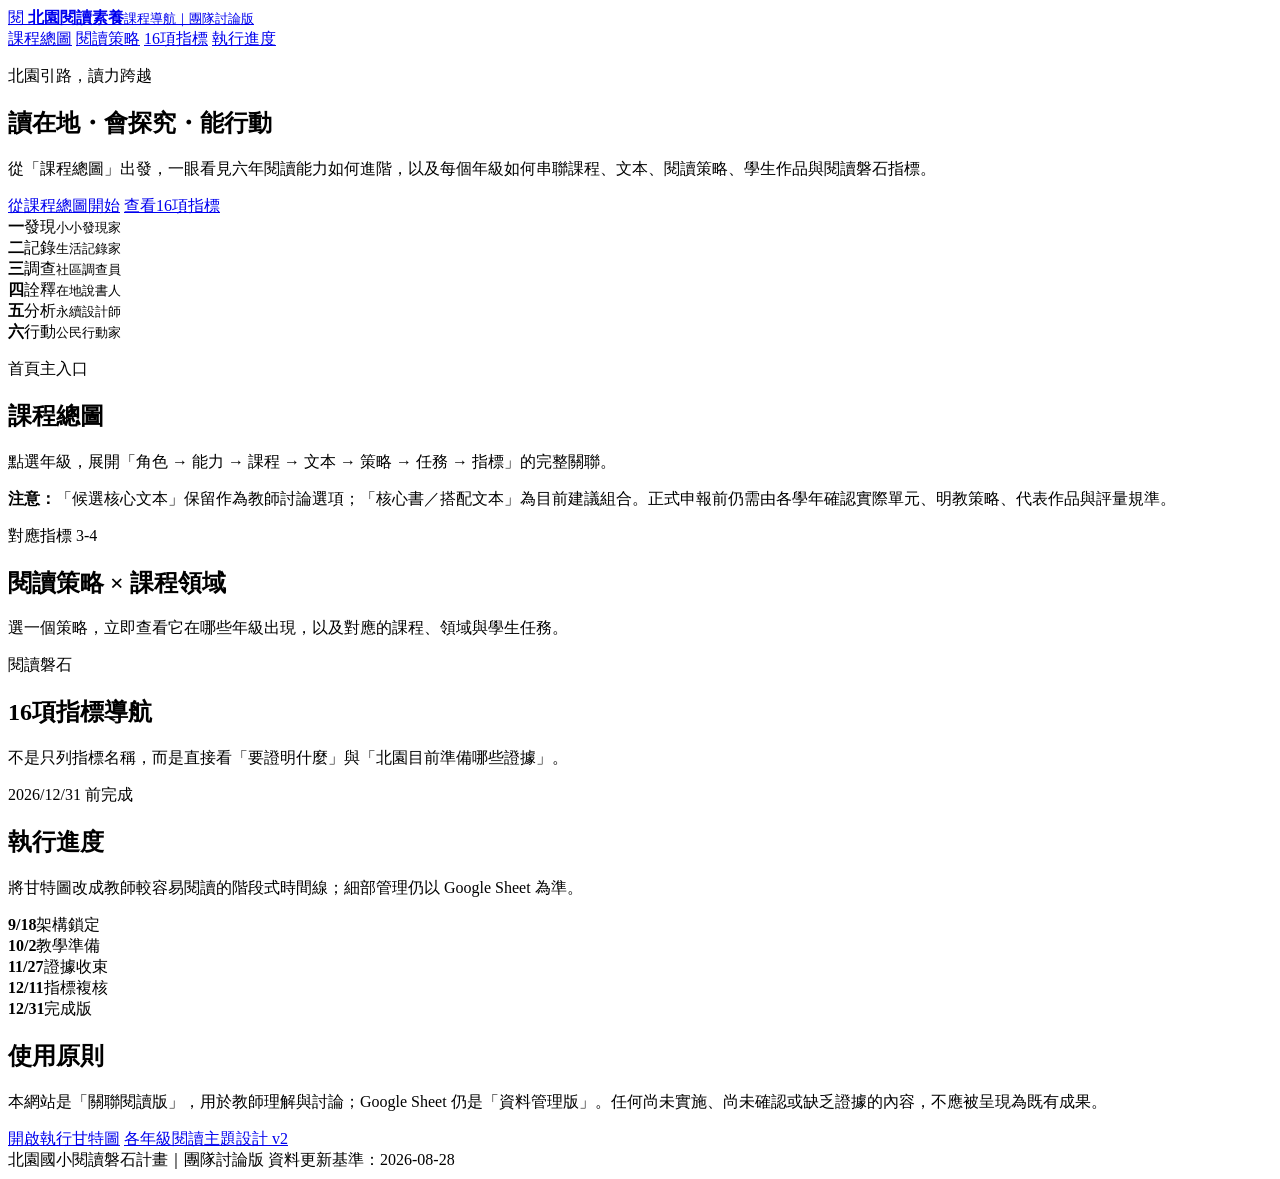
==== index.html @ 0b1c64ff "Add website home page" ====
<!doctype html>
<html lang="zh-Hant">
<head>
  <meta charset="utf-8" />
  <meta name="viewport" content="width=device-width, initial-scale=1" />
  <meta name="description" content="北園國小閱讀磐石計畫：以課程總圖為入口，串聯年級、閱讀策略、文本、學生任務、16項指標與執行進度。" />
  <title>北園國小｜閱讀素養課程導航</title>
  <link rel="stylesheet" href="styles.css" />
</head>
<body>
  <header class="site-header">
    <div class="header-inner">
      <a class="brand" href="#top" aria-label="回到首頁">
        <span class="brand-mark">閱</span>
        <span><strong>北園閱讀素養</strong><small>課程導航｜團隊討論版</small></span>
      </a>
      <nav class="main-nav" aria-label="主要導覽">
        <a href="#curriculum">課程總圖</a>
        <a href="#strategies">閱讀策略</a>
        <a href="#indicators">16項指標</a>
        <a href="#timeline">執行進度</a>
      </nav>
    </div>
  </header>

  <main id="top">
    <section class="hero">
      <div class="hero-copy">
        <p class="eyebrow">北園引路，讀力跨越</p>
        <h1>讀在地・會探究・能行動</h1>
        <p class="lead">從「課程總圖」出發，一眼看見六年閱讀能力如何進階，以及每個年級如何串聯課程、文本、閱讀策略、學生作品與閱讀磐石指標。</p>
        <div class="hero-actions">
          <a class="button primary" href="#curriculum">從課程總圖開始</a>
          <a class="button ghost" href="#indicators">查看16項指標</a>
        </div>
      </div>
      <div class="hero-map" aria-label="六年閱讀進程">
        <div class="progress-line"></div>
        <div class="hero-step"><b>一</b><span>發現</span><small>小小發現家</small></div>
        <div class="hero-step"><b>二</b><span>記錄</span><small>生活記錄家</small></div>
        <div class="hero-step"><b>三</b><span>調查</span><small>社區調查員</small></div>
        <div class="hero-step"><b>四</b><span>詮釋</span><small>在地說書人</small></div>
        <div class="hero-step"><b>五</b><span>分析</span><small>永續設計師</small></div>
        <div class="hero-step"><b>六</b><span>行動</span><small>公民行動家</small></div>
      </div>
    </section>

    <section id="curriculum" class="section">
      <div class="section-heading">
        <div><p class="eyebrow">首頁主入口</p><h2>課程總圖</h2></div>
        <p>點選年級，展開「角色 → 能力 → 課程 → 文本 → 策略 → 任務 → 指標」的完整關聯。</p>
      </div>
      <div id="gradeTabs" class="grade-tabs" role="tablist" aria-label="年級選擇"></div>
      <article id="gradeDetail" class="grade-detail" aria-live="polite"></article>
      <div class="legend-note"><strong>注意：</strong>「候選核心文本」保留作為教師討論選項；「核心書／搭配文本」為目前建議組合。正式申報前仍需由各學年確認實際單元、明教策略、代表作品與評量規準。</div>
    </section>

    <section id="strategies" class="section alt">
      <div class="section-heading">
        <div><p class="eyebrow">對應指標 3-4</p><h2>閱讀策略 × 課程領域</h2></div>
        <p>選一個策略，立即查看它在哪些年級出現，以及對應的課程、領域與學生任務。</p>
      </div>
      <div class="strategy-layout">
        <div id="strategyList" class="strategy-list" aria-label="閱讀策略清單"></div>
        <div id="strategyDetail" class="strategy-detail"></div>
      </div>
    </section>

    <section id="indicators" class="section">
      <div class="section-heading">
        <div><p class="eyebrow">閱讀磐石</p><h2>16項指標導航</h2></div>
        <p>不是只列指標名稱，而是直接看「要證明什麼」與「北園目前準備哪些證據」。</p>
      </div>
      <div class="indicator-filter" id="indicatorFilter"></div>
      <div id="indicatorGrid" class="indicator-grid"></div>
    </section>

    <section id="timeline" class="section alt">
      <div class="section-heading">
        <div><p class="eyebrow">2026/12/31 前完成</p><h2>執行進度</h2></div>
        <p>將甘特圖改成教師較容易閱讀的階段式時間線；細部管理仍以 Google Sheet 為準。</p>
      </div>
      <div class="milestones">
        <div><b>9/18</b><span>架構鎖定</span></div>
        <div><b>10/2</b><span>教學準備</span></div>
        <div><b>11/27</b><span>證據收束</span></div>
        <div><b>12/11</b><span>指標複核</span></div>
        <div><b>12/31</b><span>完成版</span></div>
      </div>
      <div id="timelineList" class="timeline-list"></div>
    </section>

    <section class="section compact">
      <div class="source-box">
        <h2>使用原則</h2>
        <p>本網站是「關聯閱讀版」，用於教師理解與討論；Google Sheet 仍是「資料管理版」。任何尚未實施、尚未確認或缺乏證據的內容，不應被呈現為既有成果。</p>
        <div class="source-links">
          <a href="https://docs.google.com/spreadsheets/d/1_PfpJp0ZxdyWQ_HnS78TdYtROceB11QTEC5oDCI8-RE/edit" target="_blank" rel="noopener">開啟執行甘特圖</a>
          <a href="https://docs.google.com/document/d/1_BncsgoVbTp9uJsoLPFpyGffE7ulLWhfT2kInEQNXHI/edit" target="_blank" rel="noopener">各年級閱讀主題設計 v2</a>
        </div>
      </div>
    </section>
  </main>

  <footer>
    <span>北園國小閱讀磐石計畫｜團隊討論版</span>
    <span>資料更新基準：2026-08-28</span>
  </footer>

  <script src="app.js"></script>
</body>
</html>
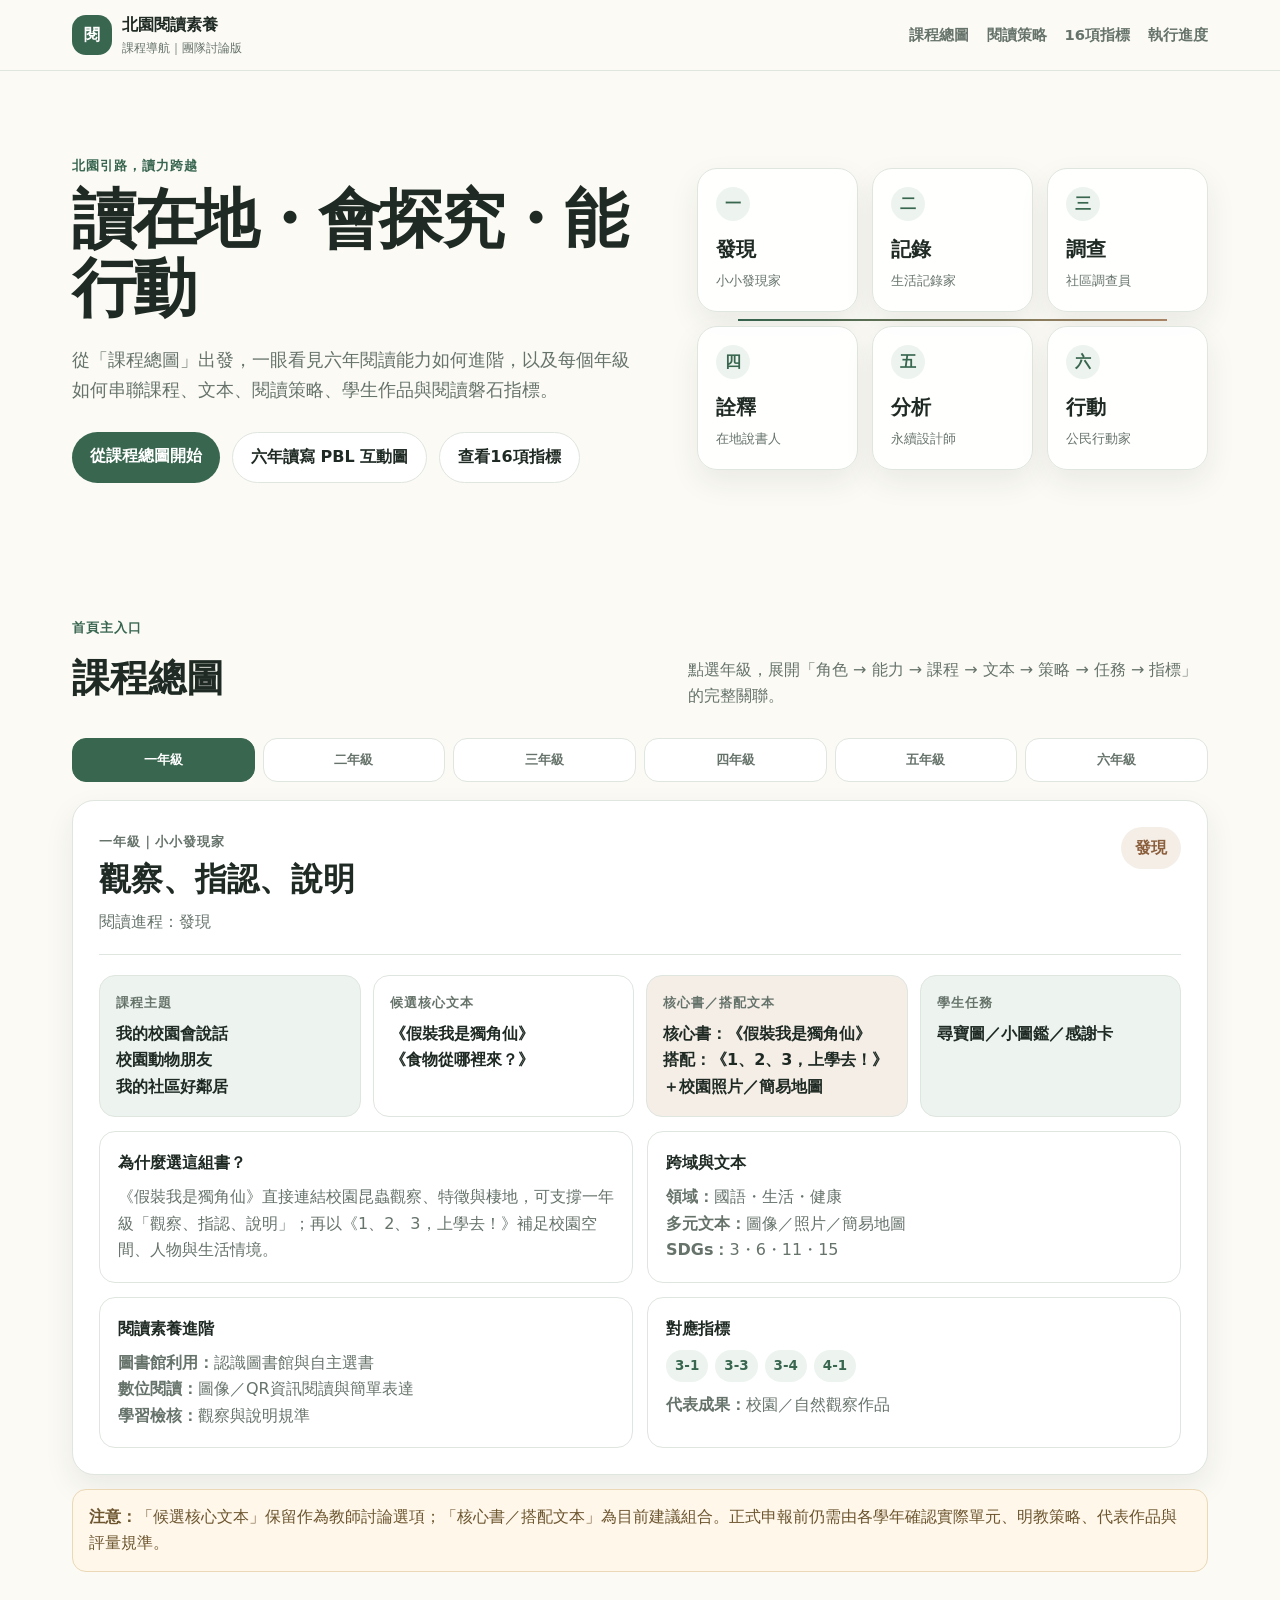
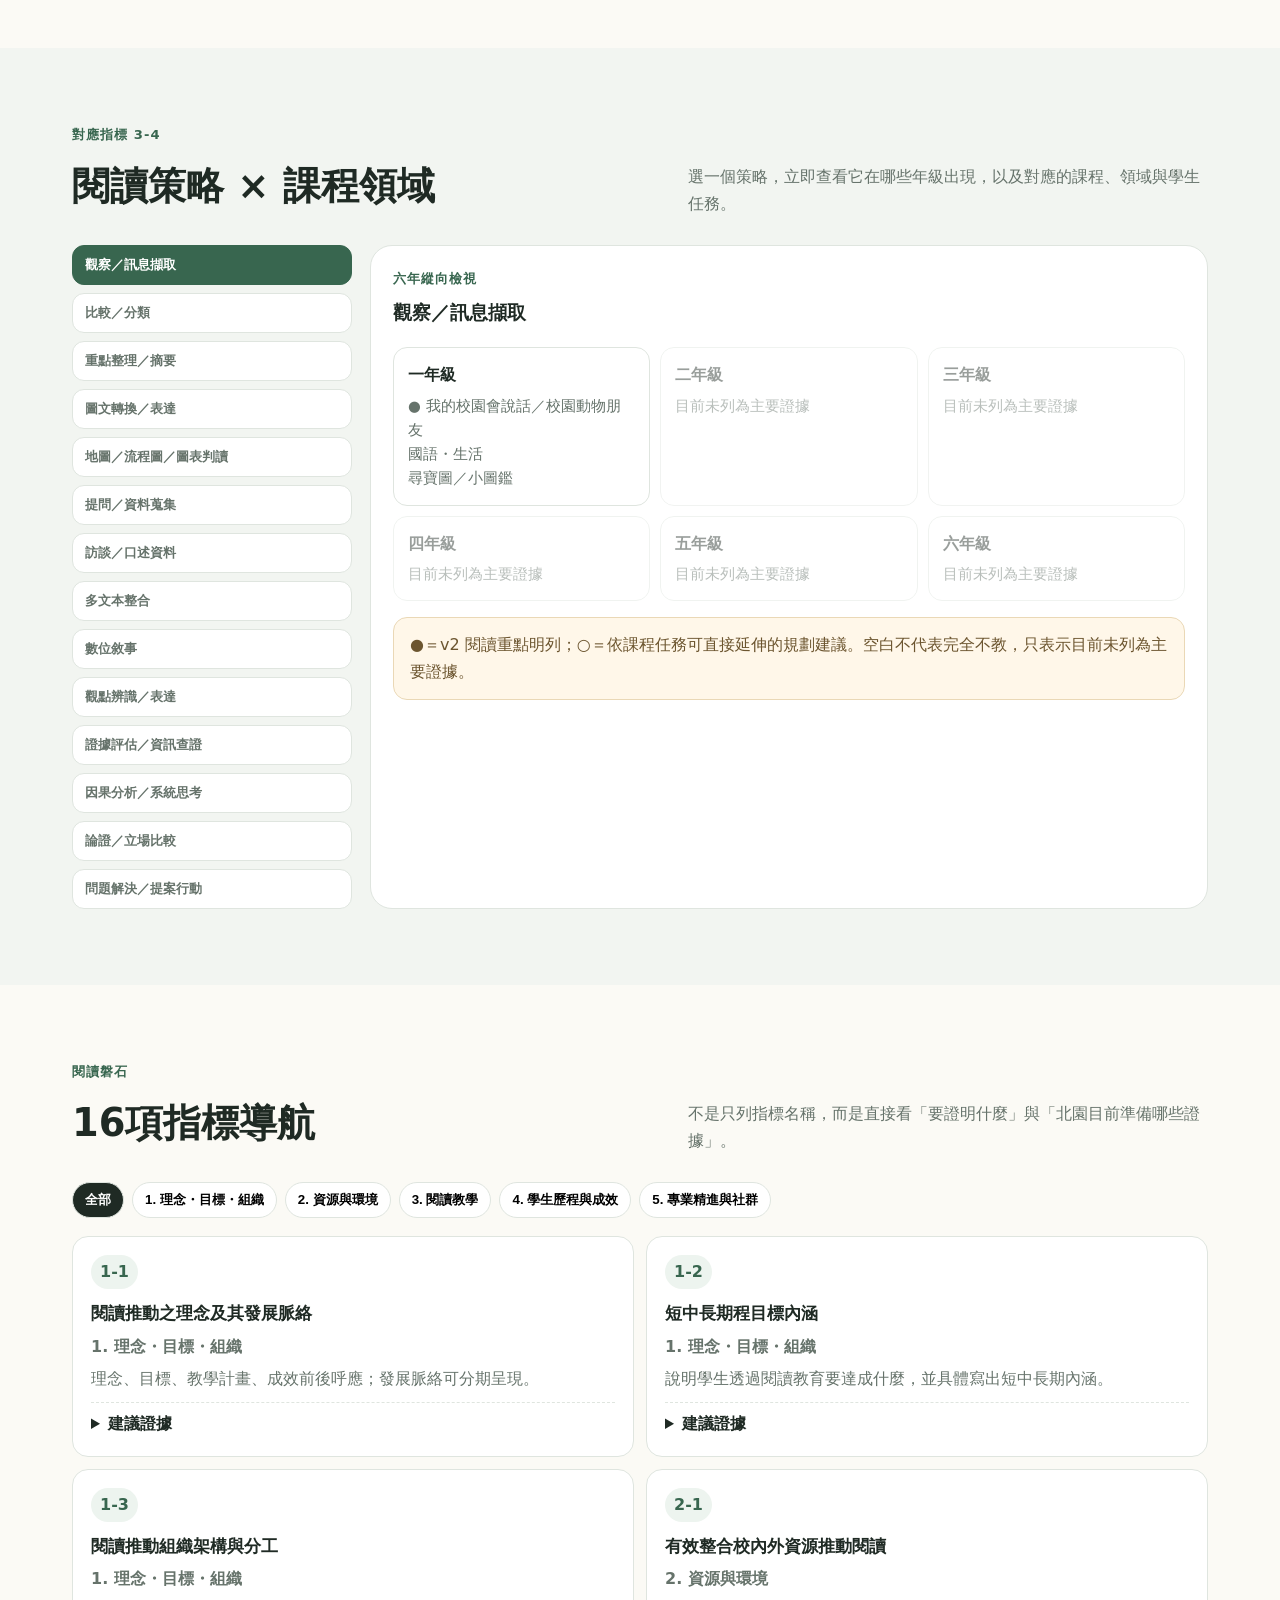
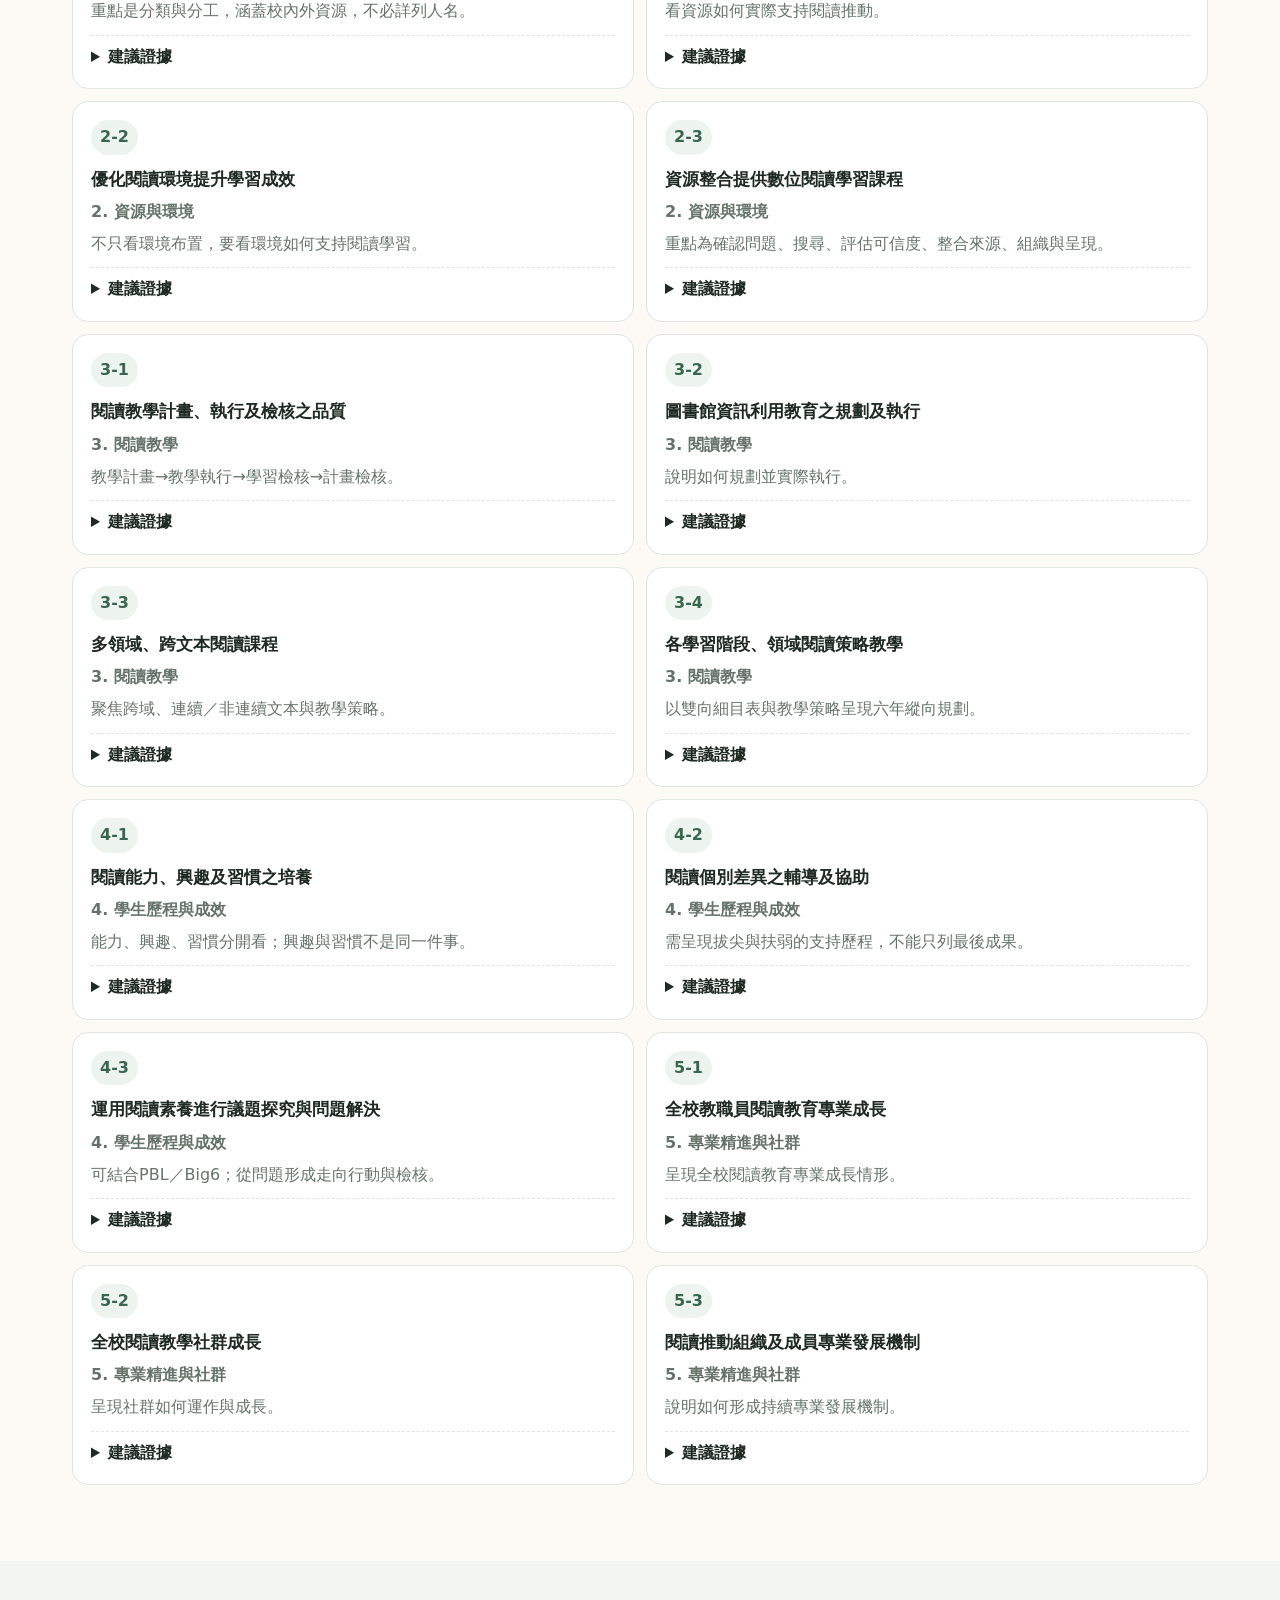
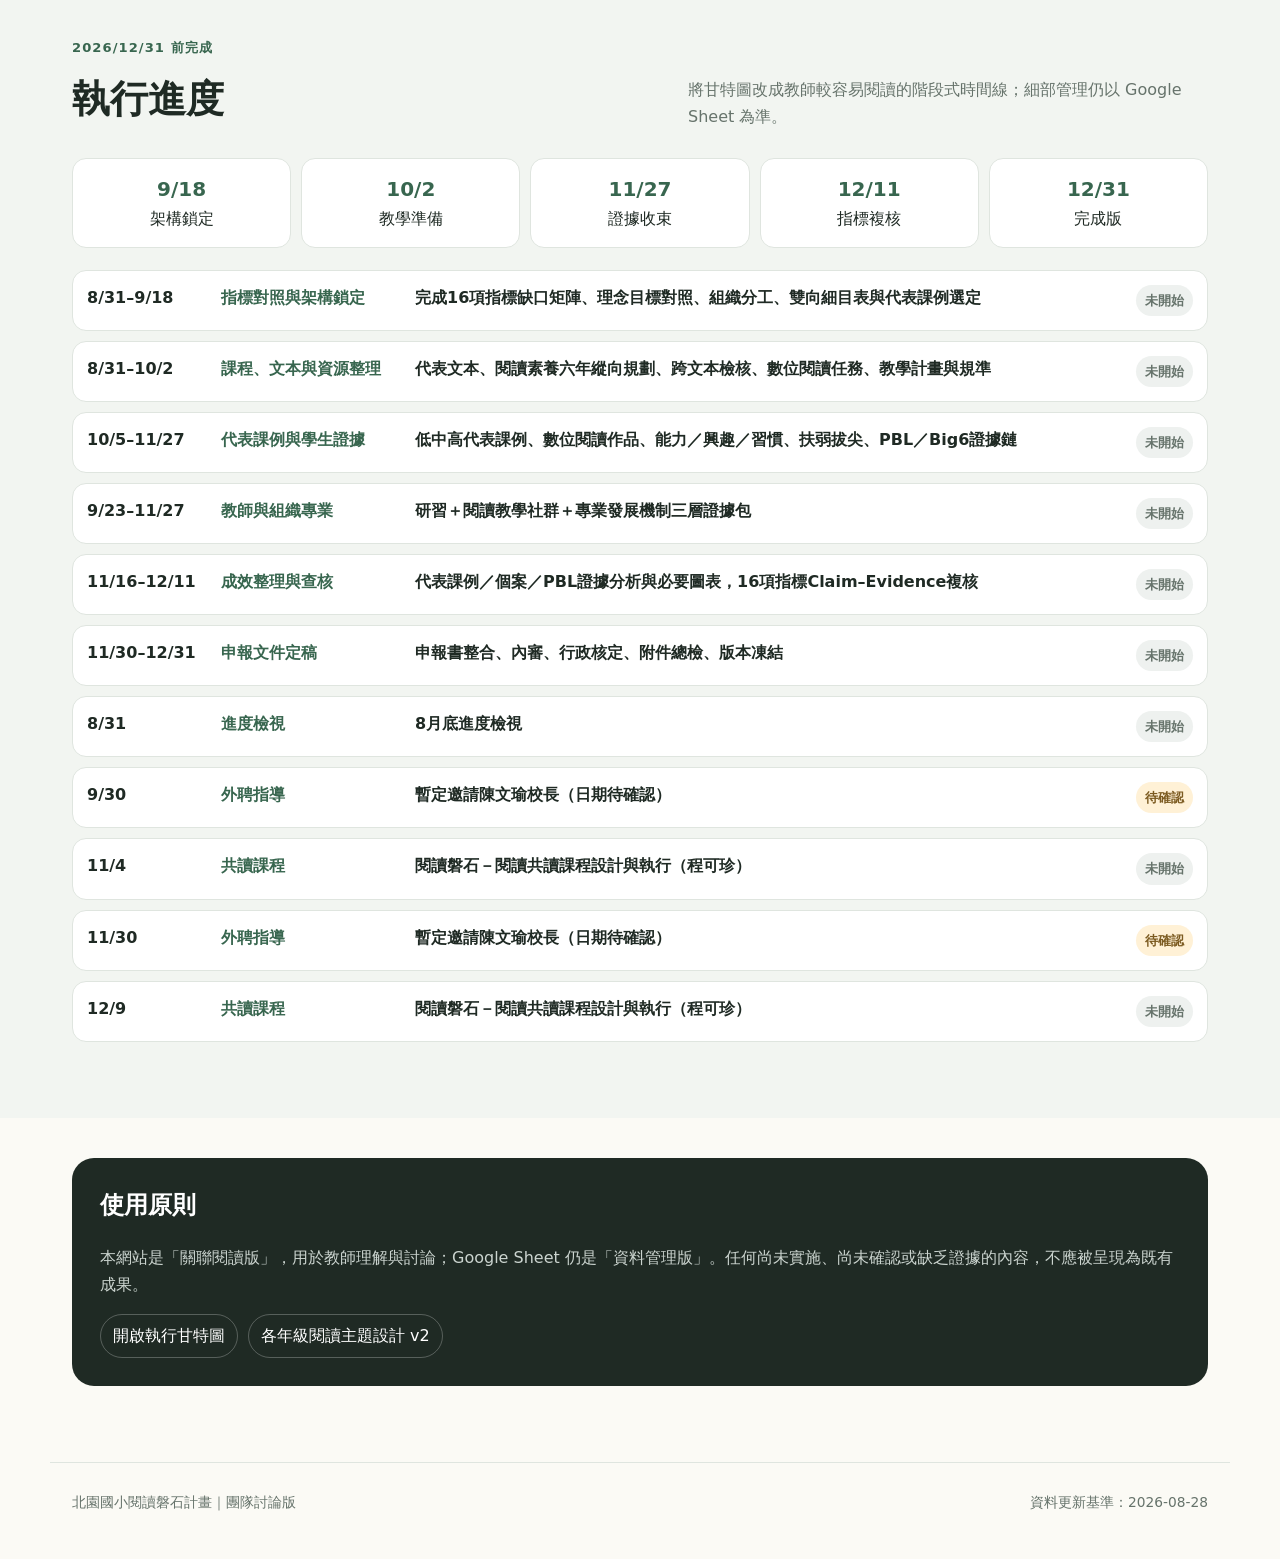
==== commit 5b218d57: "Link homepage to interactive reading PBL pathways" ====
--- a/index.html
+++ b/index.html
@@ -31,6 +31,7 @@
         <p class="lead">從「課程總圖」出發，一眼看見六年閱讀能力如何進階，以及每個年級如何串聯課程、文本、閱讀策略、學生作品與閱讀磐石指標。</p>
         <div class="hero-actions">
           <a class="button primary" href="#curriculum">從課程總圖開始</a>
+          <a class="button ghost" href="pbl-pathways.html">六年讀寫 PBL 互動圖</a>
           <a class="button ghost" href="#indicators">查看16項指標</a>
         </div>
       </div>
--- a/styles.css
+++ b/styles.css
@@ -0,0 +1 @@
+:root{--ink:#1f2a24;--muted:#66736b;--paper:#fbfaf5;--panel:#fff;--line:#dfe5df;--accent:#38664f;--accent2:#8b5e3c;--soft:#edf4ef;--warm:#f4eee7;--shadow:0 12px 30px rgba(36,56,45,.08);--radius:22px}*{box-sizing:border-box}html{scroll-behavior:smooth}body{margin:0;font-family:"Noto Sans TC","PingFang TC","Microsoft JhengHei",system-ui,sans-serif;color:var(--ink);background:var(--paper);line-height:1.65}.site-header{position:sticky;top:0;z-index:50;background:rgba(251,250,245,.92);backdrop-filter:blur(12px);border-bottom:1px solid var(--line)}.header-inner{max-width:1180px;margin:auto;padding:12px 22px;display:flex;align-items:center;justify-content:space-between;gap:24px}.brand{display:flex;align-items:center;gap:10px;color:inherit;text-decoration:none}.brand-mark{width:40px;height:40px;border-radius:14px;background:var(--accent);color:#fff;display:grid;place-items:center;font-weight:800}.brand strong,.brand small{display:block}.brand small{color:var(--muted);font-size:.76rem}.main-nav{display:flex;gap:18px;flex-wrap:wrap}.main-nav a{color:var(--muted);text-decoration:none;font-weight:700;font-size:.92rem}.main-nav a:hover{color:var(--accent)}main{overflow:hidden}.hero{max-width:1180px;margin:auto;padding:84px 22px 58px;display:grid;grid-template-columns:1.05fr .95fr;gap:60px;align-items:center}.eyebrow{margin:0 0 8px;color:var(--accent);font-weight:800;letter-spacing:.08em;font-size:.82rem}.hero h1{font-size:clamp(2.4rem,5vw,4.8rem);line-height:1.08;margin:0 0 22px;letter-spacing:-.04em}.lead{font-size:1.12rem;color:var(--muted);max-width:680px}.hero-actions{display:flex;gap:12px;margin-top:28px;flex-wrap:wrap}.button{display:inline-flex;padding:11px 18px;border-radius:999px;text-decoration:none;font-weight:800}.button.primary{background:var(--accent);color:#fff}.button.ghost{border:1px solid var(--line);color:var(--ink);background:#fff}.hero-map{position:relative;display:grid;grid-template-columns:repeat(3,1fr);gap:14px}.progress-line{position:absolute;left:8%;right:8%;top:50%;height:2px;background:linear-gradient(90deg,var(--accent),#b28a68);z-index:0}.hero-step{position:relative;z-index:1;background:rgba(255,255,255,.95);border:1px solid var(--line);border-radius:20px;padding:18px;box-shadow:var(--shadow);min-height:128px}.hero-step b{width:34px;height:34px;border-radius:50%;display:grid;place-items:center;background:var(--soft);color:var(--accent);margin-bottom:12px}.hero-step span{display:block;font-size:1.28rem;font-weight:900}.hero-step small{color:var(--muted)}.section{max-width:1180px;margin:auto;padding:76px 22px}.section.alt{max-width:none;padding-left:max(22px,calc((100vw - 1136px)/2));padding-right:max(22px,calc((100vw - 1136px)/2));background:#f2f5f1}.section.compact{padding-top:40px}.section-heading{display:flex;justify-content:space-between;gap:40px;align-items:end;margin-bottom:28px}.section-heading h2{font-size:clamp(2rem,3vw,3rem);margin:0}.section-heading>p{max-width:520px;color:var(--muted);margin:0}.grade-tabs{display:grid;grid-template-columns:repeat(6,1fr);gap:8px;margin-bottom:18px}.grade-tab{border:1px solid var(--line);background:#fff;padding:12px;border-radius:14px;font-weight:900;cursor:pointer;color:var(--muted)}.grade-tab.active{background:var(--accent);color:#fff;border-color:var(--accent)}.grade-detail{background:#fff;border:1px solid var(--line);border-radius:var(--radius);padding:26px;box-shadow:var(--shadow)}.grade-head{display:grid;grid-template-columns:1fr auto;gap:20px;align-items:start;border-bottom:1px solid var(--line);padding-bottom:18px}.grade-title h3{font-size:2rem;margin:0}.grade-title p{margin:.25rem 0 0;color:var(--muted)}.grade-progress{font-size:1rem;font-weight:900;padding:8px 14px;border-radius:999px;background:var(--warm);color:var(--accent2)}.relation-flow{display:grid;grid-template-columns:repeat(4,1fr);gap:12px;margin-top:20px}.flow-card{border:1px solid var(--line);border-radius:16px;padding:16px;background:#fff}.flow-card.accent{background:var(--soft)}.flow-card.warm{background:var(--warm)}.flow-card h4{font-size:.8rem;text-transform:uppercase;letter-spacing:.08em;color:var(--muted);margin:0 0 8px}.flow-card p{margin:0;font-weight:800;white-space:pre-line}.detail-grid{display:grid;grid-template-columns:1fr 1fr;gap:14px;margin-top:14px}.detail-panel{padding:18px;border:1px solid var(--line);border-radius:16px;background:#fff}.detail-panel h4{margin:0 0 8px}.detail-panel p,.detail-panel ul{margin:0;color:var(--muted)}.tag-list{display:flex;gap:7px;flex-wrap:wrap}.tag{display:inline-flex;padding:5px 9px;border-radius:999px;background:var(--soft);color:var(--accent);font-weight:800;font-size:.84rem}.legend-note{margin-top:14px;padding:14px 16px;border-radius:14px;background:#fff7e9;color:#6c552f;border:1px solid #ead8b6}.strategy-layout{display:grid;grid-template-columns:280px 1fr;gap:18px}.strategy-list{display:flex;flex-direction:column;gap:8px}.strategy-btn{width:100%;text-align:left;border:1px solid var(--line);border-radius:12px;padding:10px 12px;background:#fff;font-weight:800;color:var(--muted);cursor:pointer}.strategy-btn.active{color:#fff;background:var(--accent);border-color:var(--accent)}.strategy-detail{background:#fff;border:1px solid var(--line);border-radius:var(--radius);padding:22px;min-height:350px}.strategy-detail h3{margin-top:0}.strategy-map{display:grid;grid-template-columns:repeat(3,1fr);gap:10px}.strategy-hit{border:1px solid var(--line);border-radius:14px;padding:14px}.strategy-hit strong{display:block;margin-bottom:5px}.strategy-hit p{white-space:pre-line;margin:0;color:var(--muted);font-size:.92rem}.strategy-hit.empty{opacity:.45}.indicator-filter{display:flex;gap:8px;flex-wrap:wrap;margin-bottom:18px}.filter-btn{border:1px solid var(--line);background:#fff;border-radius:999px;padding:8px 12px;cursor:pointer;font-weight:800}.filter-btn.active{background:var(--ink);color:#fff}.indicator-grid{display:grid;grid-template-columns:repeat(2,1fr);gap:12px}.indicator-card{border:1px solid var(--line);border-radius:16px;padding:18px;background:#fff}.indicator-card .code{display:inline-flex;background:var(--soft);color:var(--accent);border-radius:999px;padding:4px 9px;font-weight:900}.indicator-card h3{margin:10px 0 6px;font-size:1.08rem}.indicator-card p{margin:.35rem 0;color:var(--muted)}.indicator-card details{margin-top:10px;border-top:1px dashed var(--line);padding-top:8px}.indicator-card summary{cursor:pointer;font-weight:800}.milestones{display:grid;grid-template-columns:repeat(5,1fr);gap:10px;margin-bottom:22px}.milestones div{background:#fff;border:1px solid var(--line);border-radius:14px;padding:14px;text-align:center}.milestones b,.milestones span{display:block}.milestones b{font-size:1.25rem;color:var(--accent)}.timeline-list{display:grid;gap:10px}.timeline-item{display:grid;grid-template-columns:120px 180px 1fr auto;gap:14px;align-items:start;background:#fff;border:1px solid var(--line);border-radius:14px;padding:14px}.timeline-date{font-weight:900}.timeline-phase{color:var(--accent);font-weight:800}.timeline-task{font-weight:700}.status{font-size:.8rem;border-radius:999px;padding:5px 9px;background:#eef1ef;color:var(--muted);font-weight:800}.status.wait{background:#fff1d6;color:#7c5b21}.source-box{background:var(--ink);color:#fff;border-radius:var(--radius);padding:28px}.source-box h2{margin-top:0}.source-box p{color:#cbd4cf}.source-links{display:flex;gap:10px;flex-wrap:wrap}.source-links a{color:#fff;border:1px solid rgba(255,255,255,.25);padding:8px 12px;border-radius:999px;text-decoration:none}footer{max-width:1180px;margin:auto;padding:28px 22px 45px;color:var(--muted);display:flex;justify-content:space-between;gap:18px;border-top:1px solid var(--line);font-size:.86rem}@media(max-width:900px){.main-nav{display:none}.hero{grid-template-columns:1fr;padding-top:54px}.hero-map{grid-template-columns:repeat(2,1fr)}.grade-tabs{grid-template-columns:repeat(3,1fr)}.relation-flow{grid-template-columns:repeat(2,1fr)}.strategy-layout{grid-template-columns:1fr}.strategy-list{display:grid;grid-template-columns:repeat(2,1fr)}.indicator-grid{grid-template-columns:1fr}.milestones{grid-template-columns:repeat(2,1fr)}.timeline-item{grid-template-columns:100px 1fr}.timeline-task{grid-column:2}.status{grid-column:2;justify-self:start}.section-heading{display:block}.section-heading>p{margin-top:8px}}@media(max-width:560px){.hero h1{font-size:2.55rem}.hero-map{grid-template-columns:1fr 1fr}.grade-tabs{grid-template-columns:1fr 1fr}.relation-flow,.detail-grid{grid-template-columns:1fr}.strategy-list{grid-template-columns:1fr}.milestones{grid-template-columns:1fr 1fr}.timeline-item{grid-template-columns:1fr}.timeline-task,.status{grid-column:1}.header-inner{padding:10px 14px}.section,.hero{padding-left:14px;padding-right:14px}footer{display:block;padding-left:14px;padding-right:14px}}
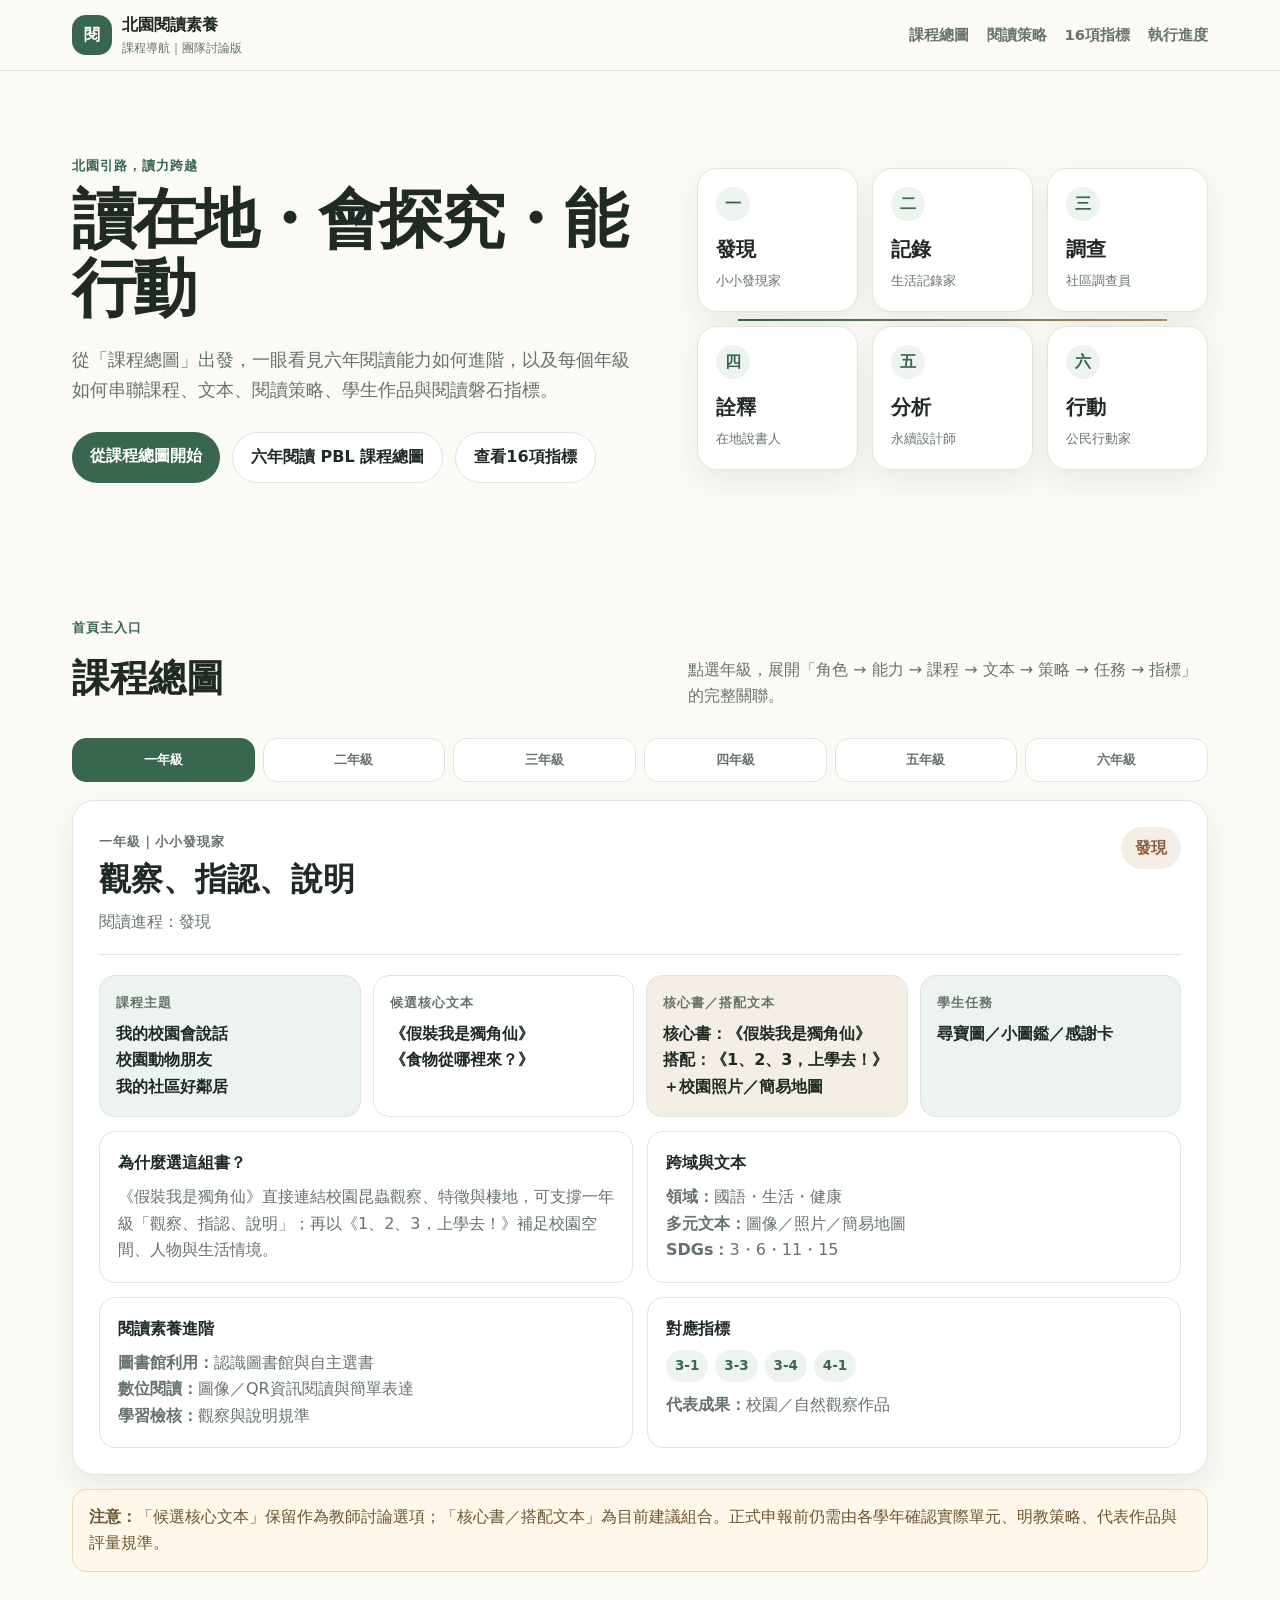
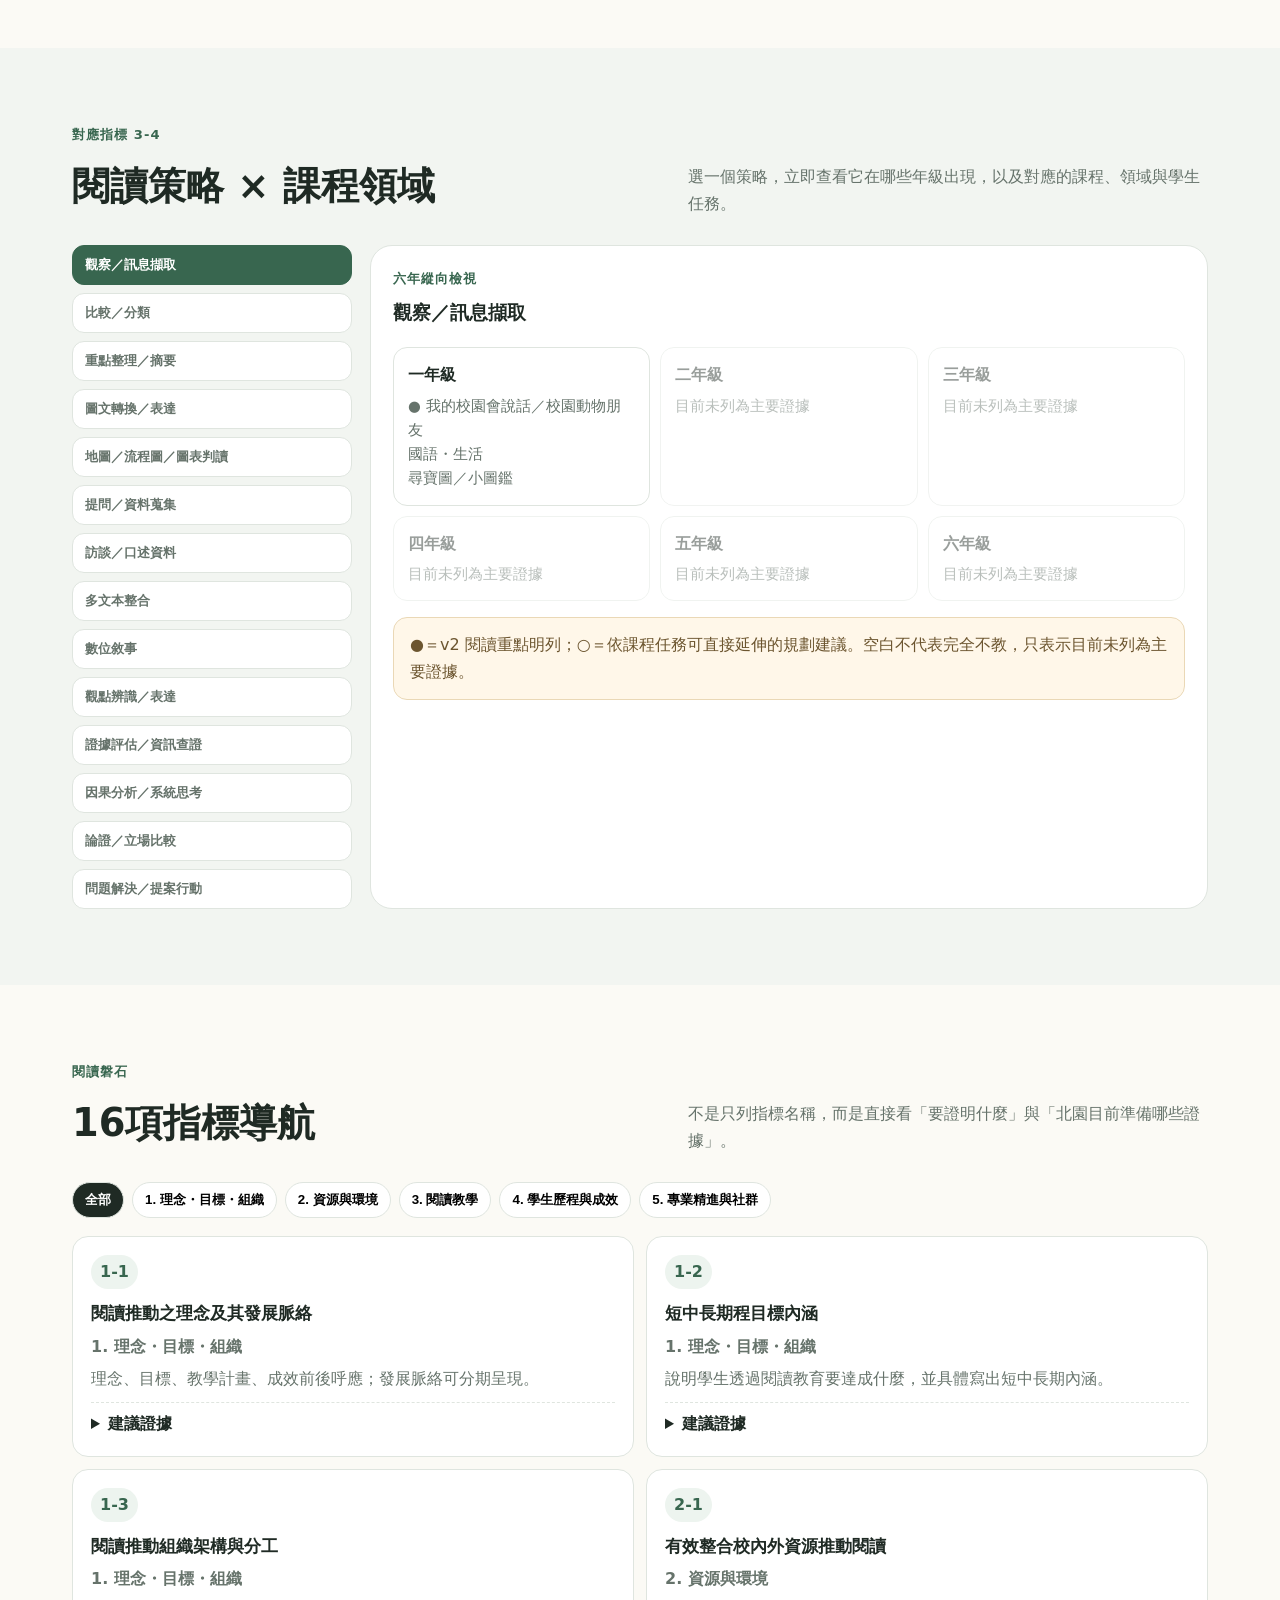
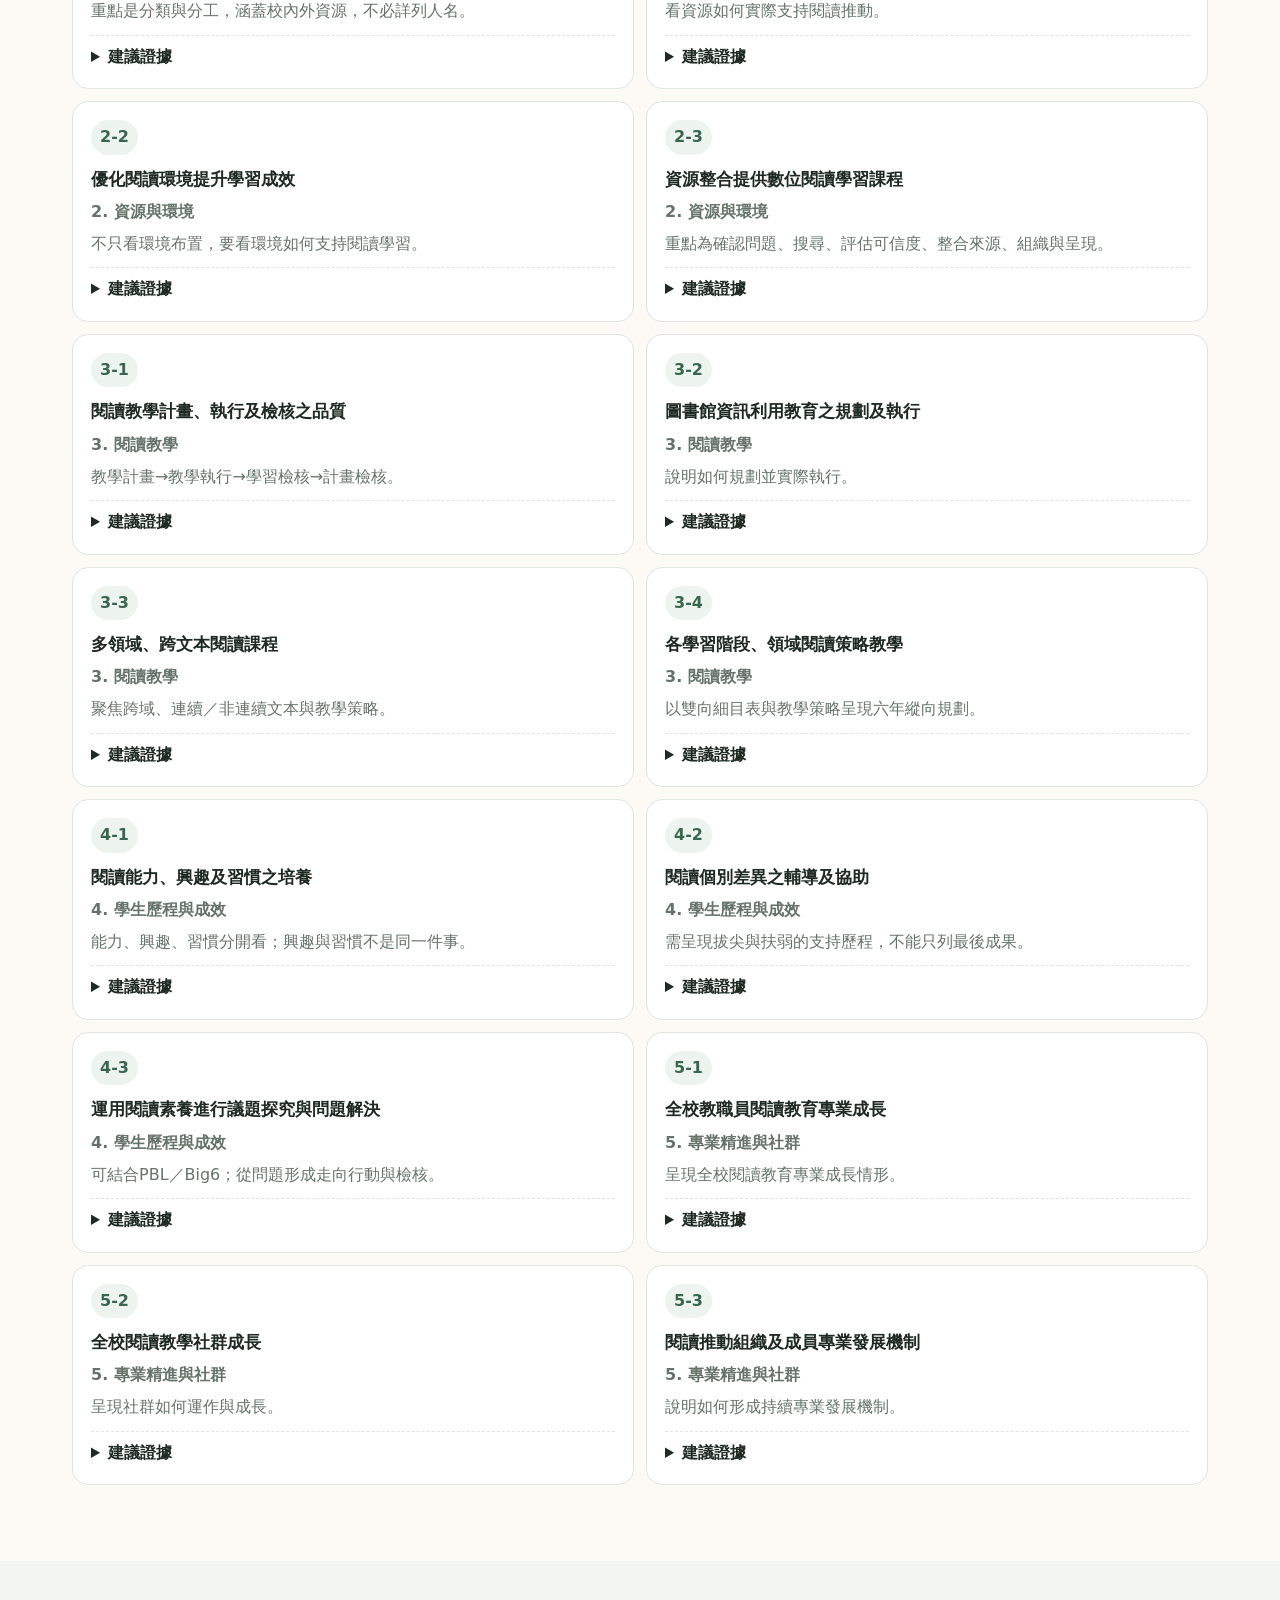
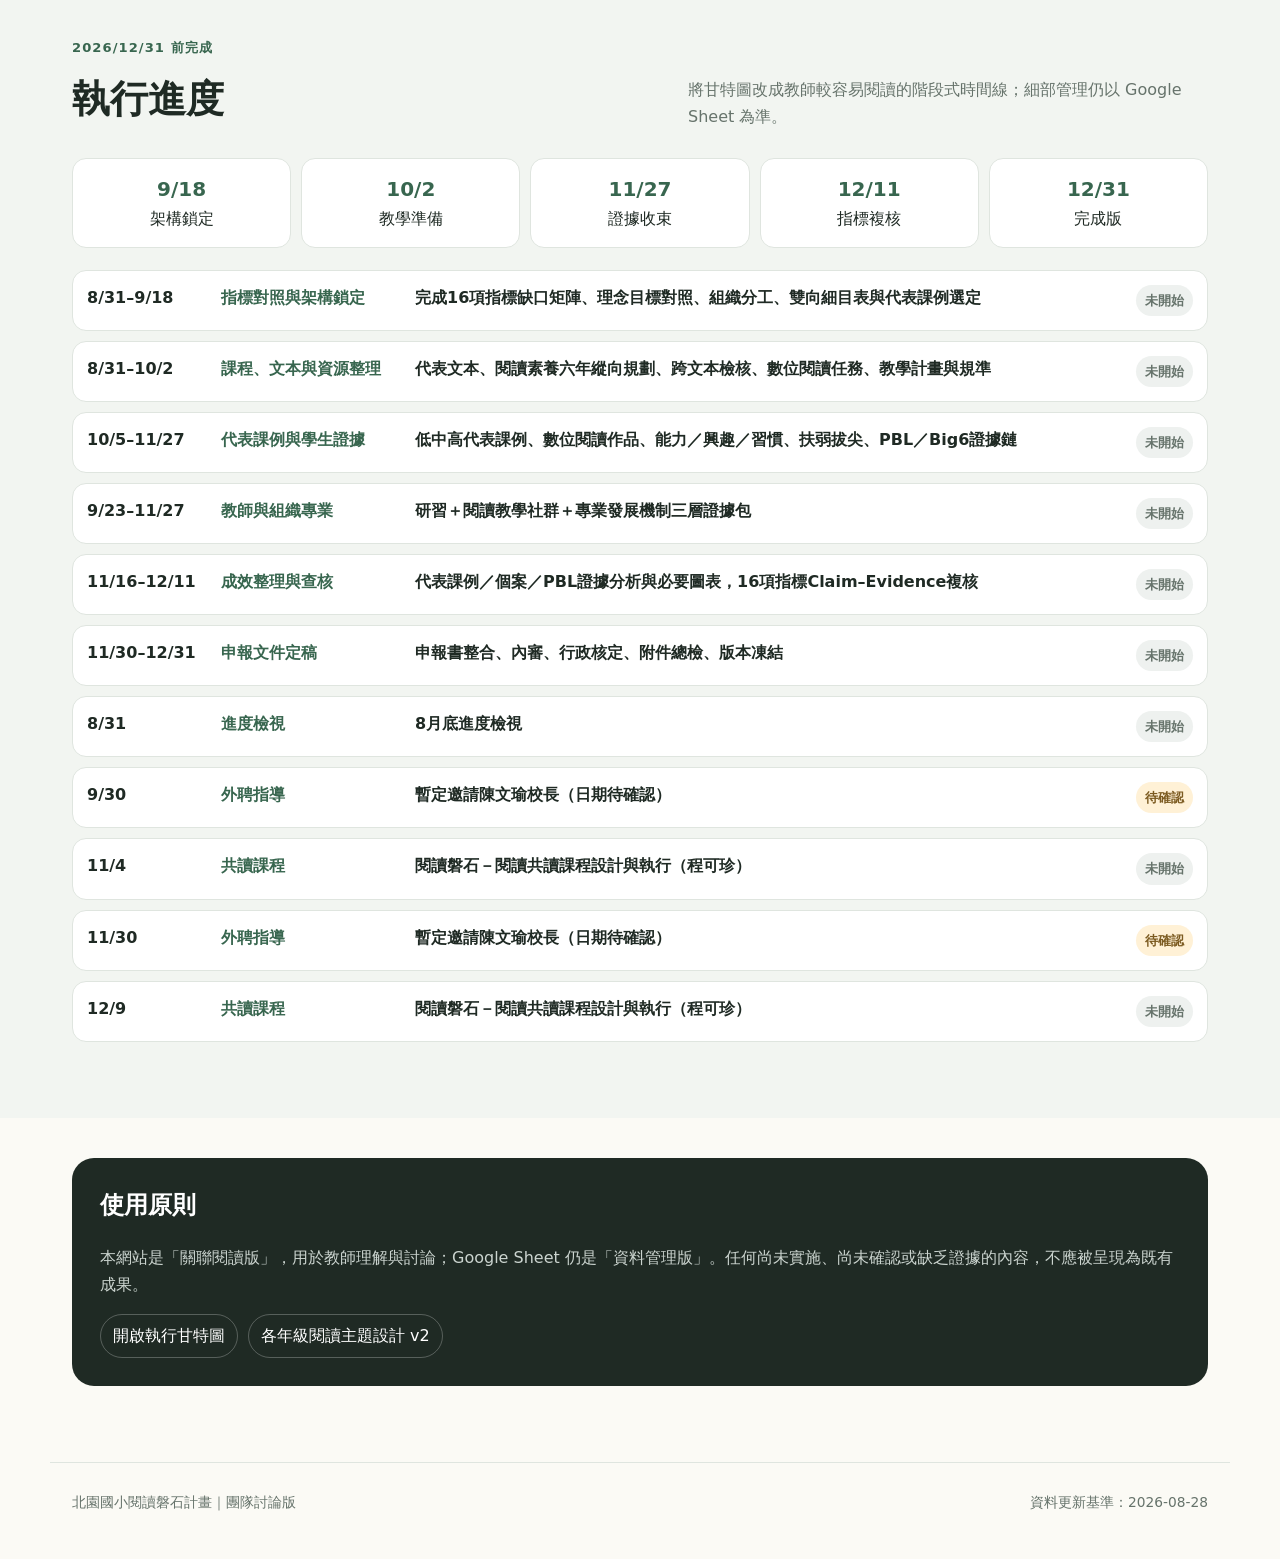
==== commit 54ae0b6c: "Update PBL map and homepage entry" ====
--- a/index.html
+++ b/index.html
@@ -31,7 +31,7 @@
         <p class="lead">從「課程總圖」出發，一眼看見六年閱讀能力如何進階，以及每個年級如何串聯課程、文本、閱讀策略、學生作品與閱讀磐石指標。</p>
         <div class="hero-actions">
           <a class="button primary" href="#curriculum">從課程總圖開始</a>
-          <a class="button ghost" href="pbl-pathways.html">六年讀寫 PBL 互動圖</a>
+          <a class="button ghost" href="pbl-map.html">六年閱讀 PBL 課程總圖</a>
           <a class="button ghost" href="#indicators">查看16項指標</a>
         </div>
       </div>
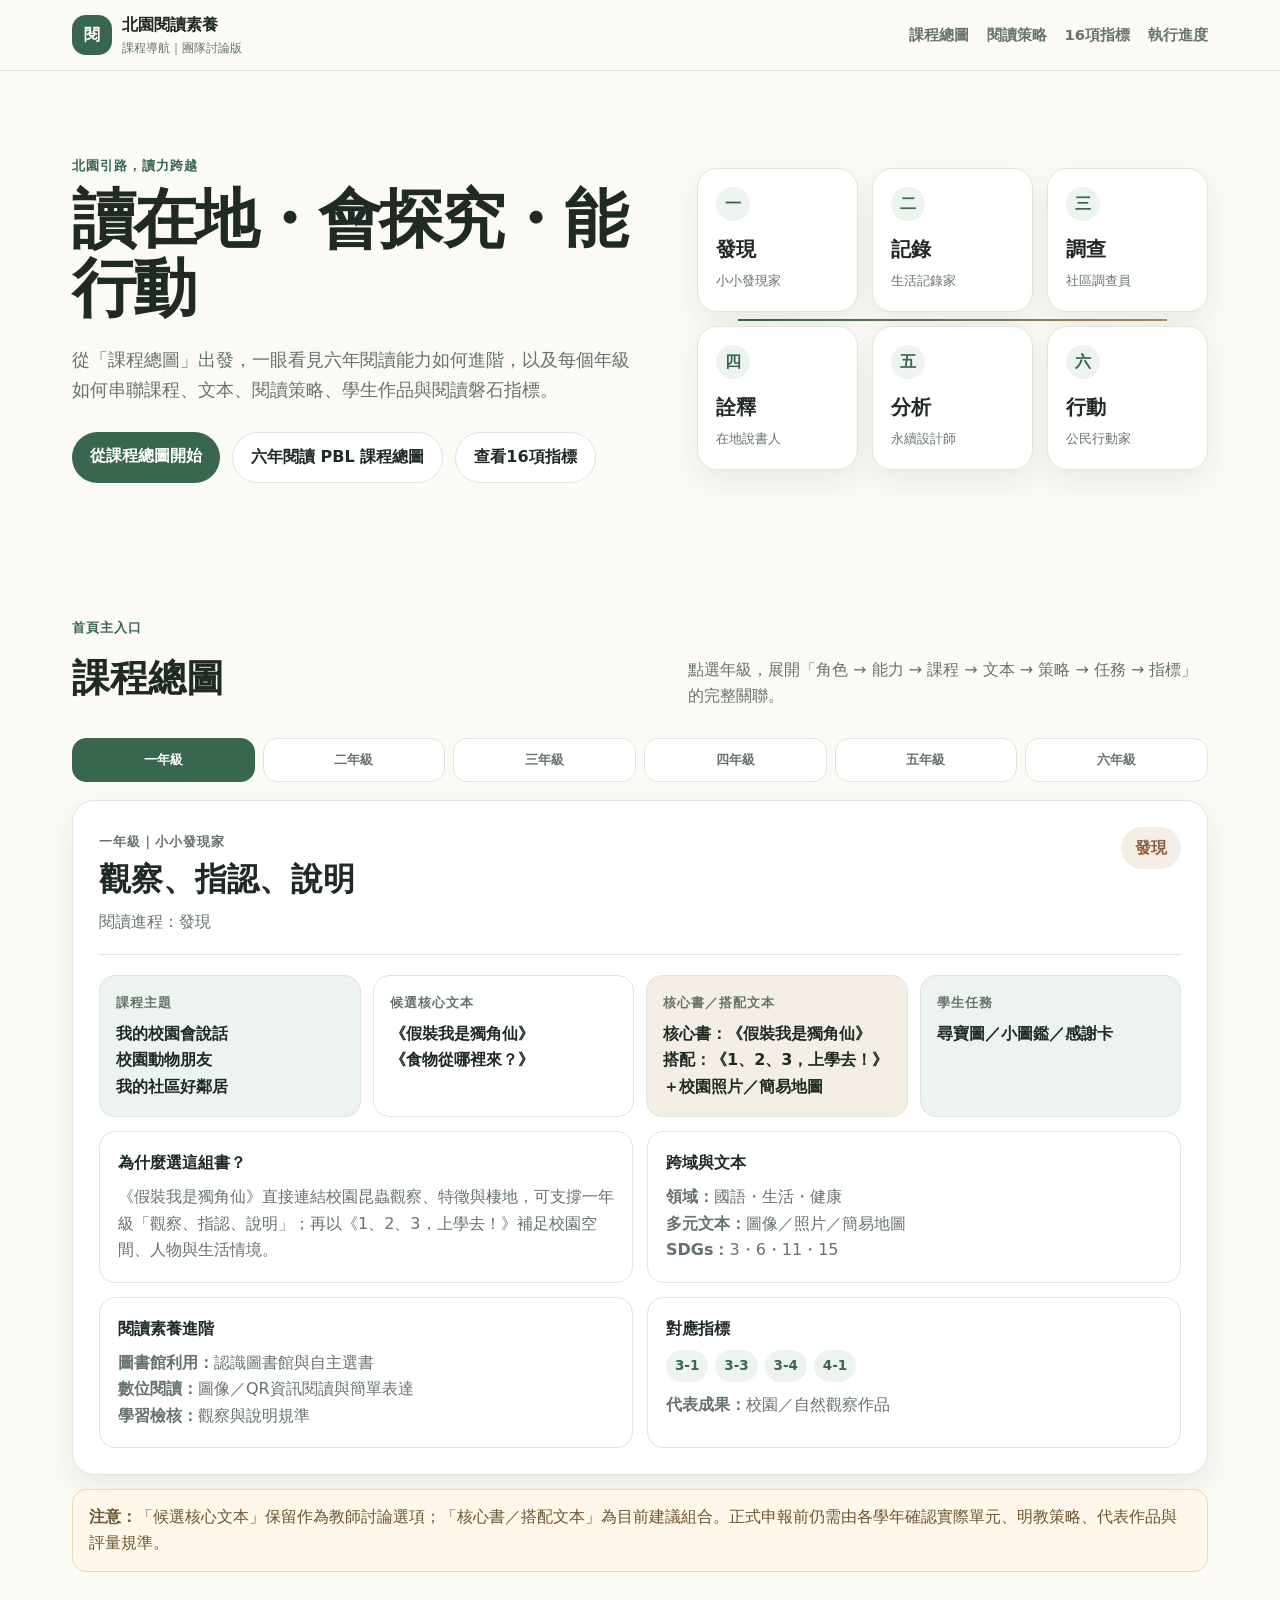
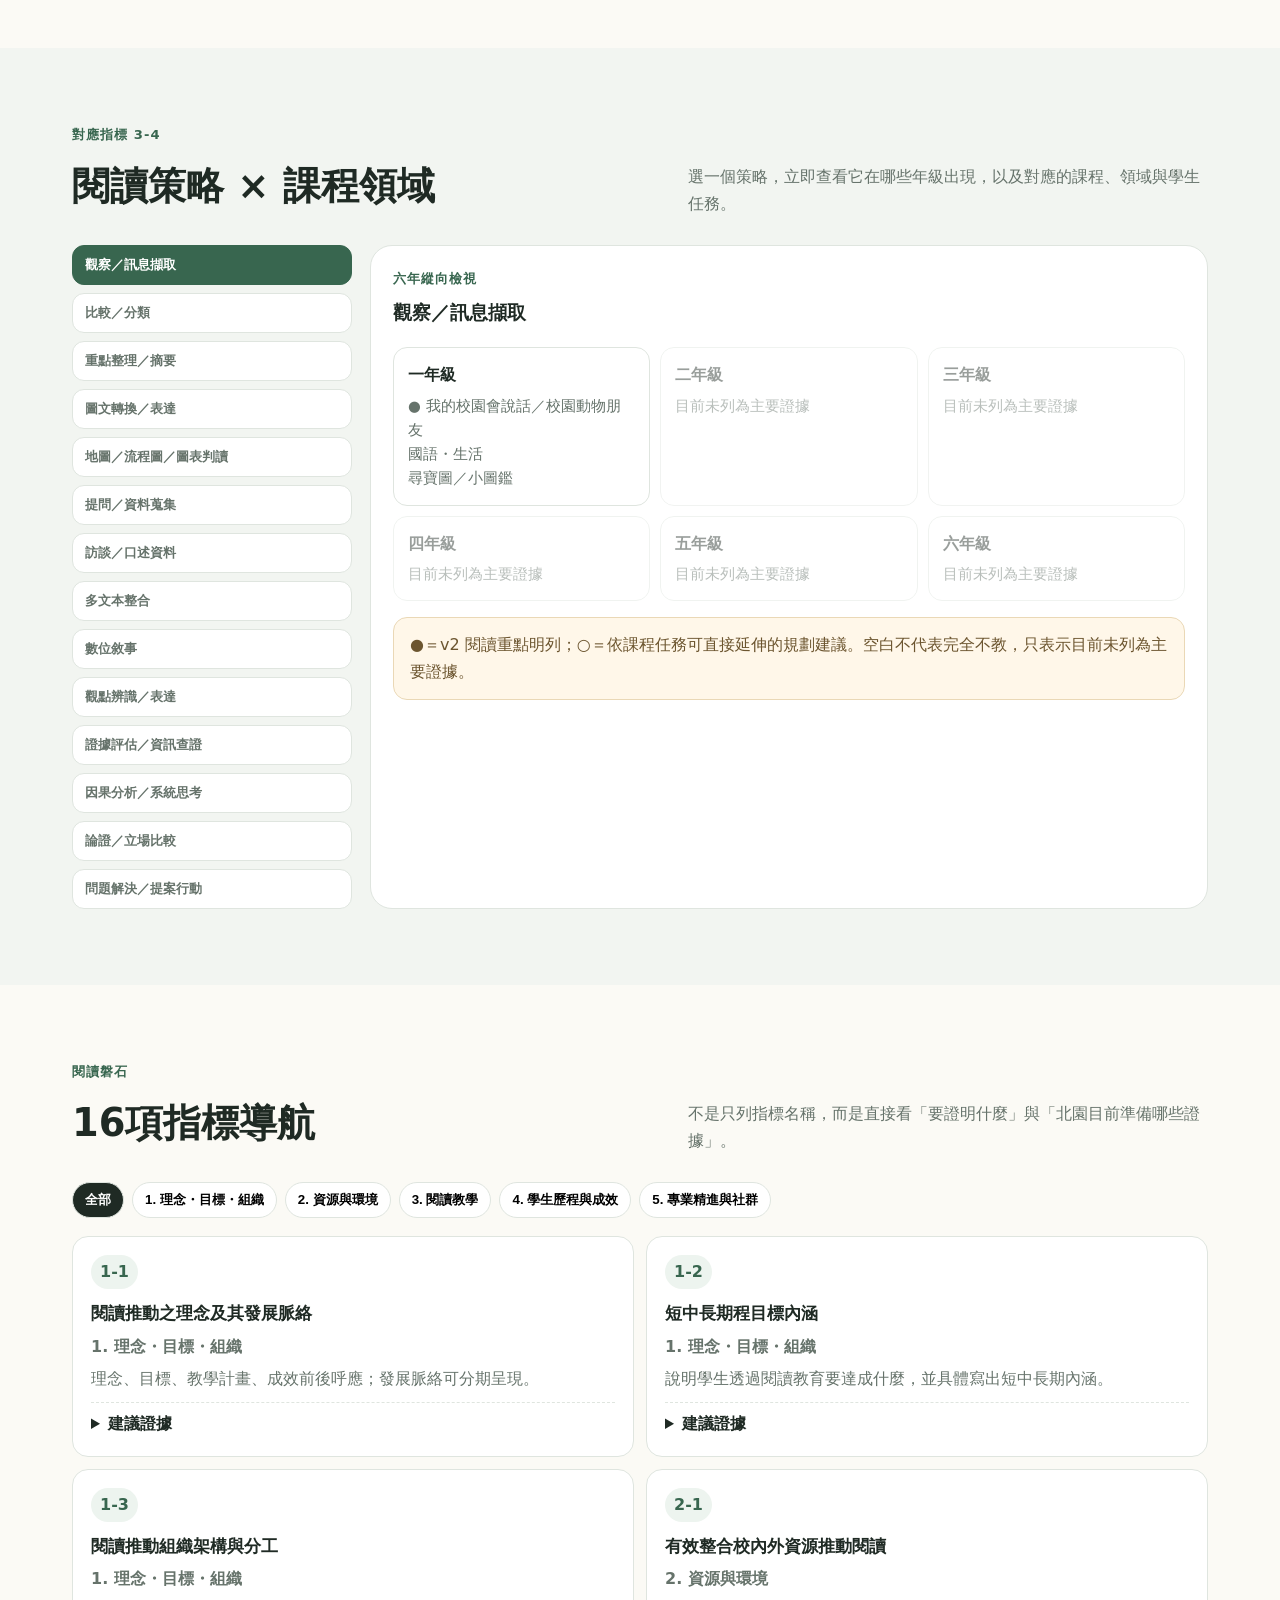
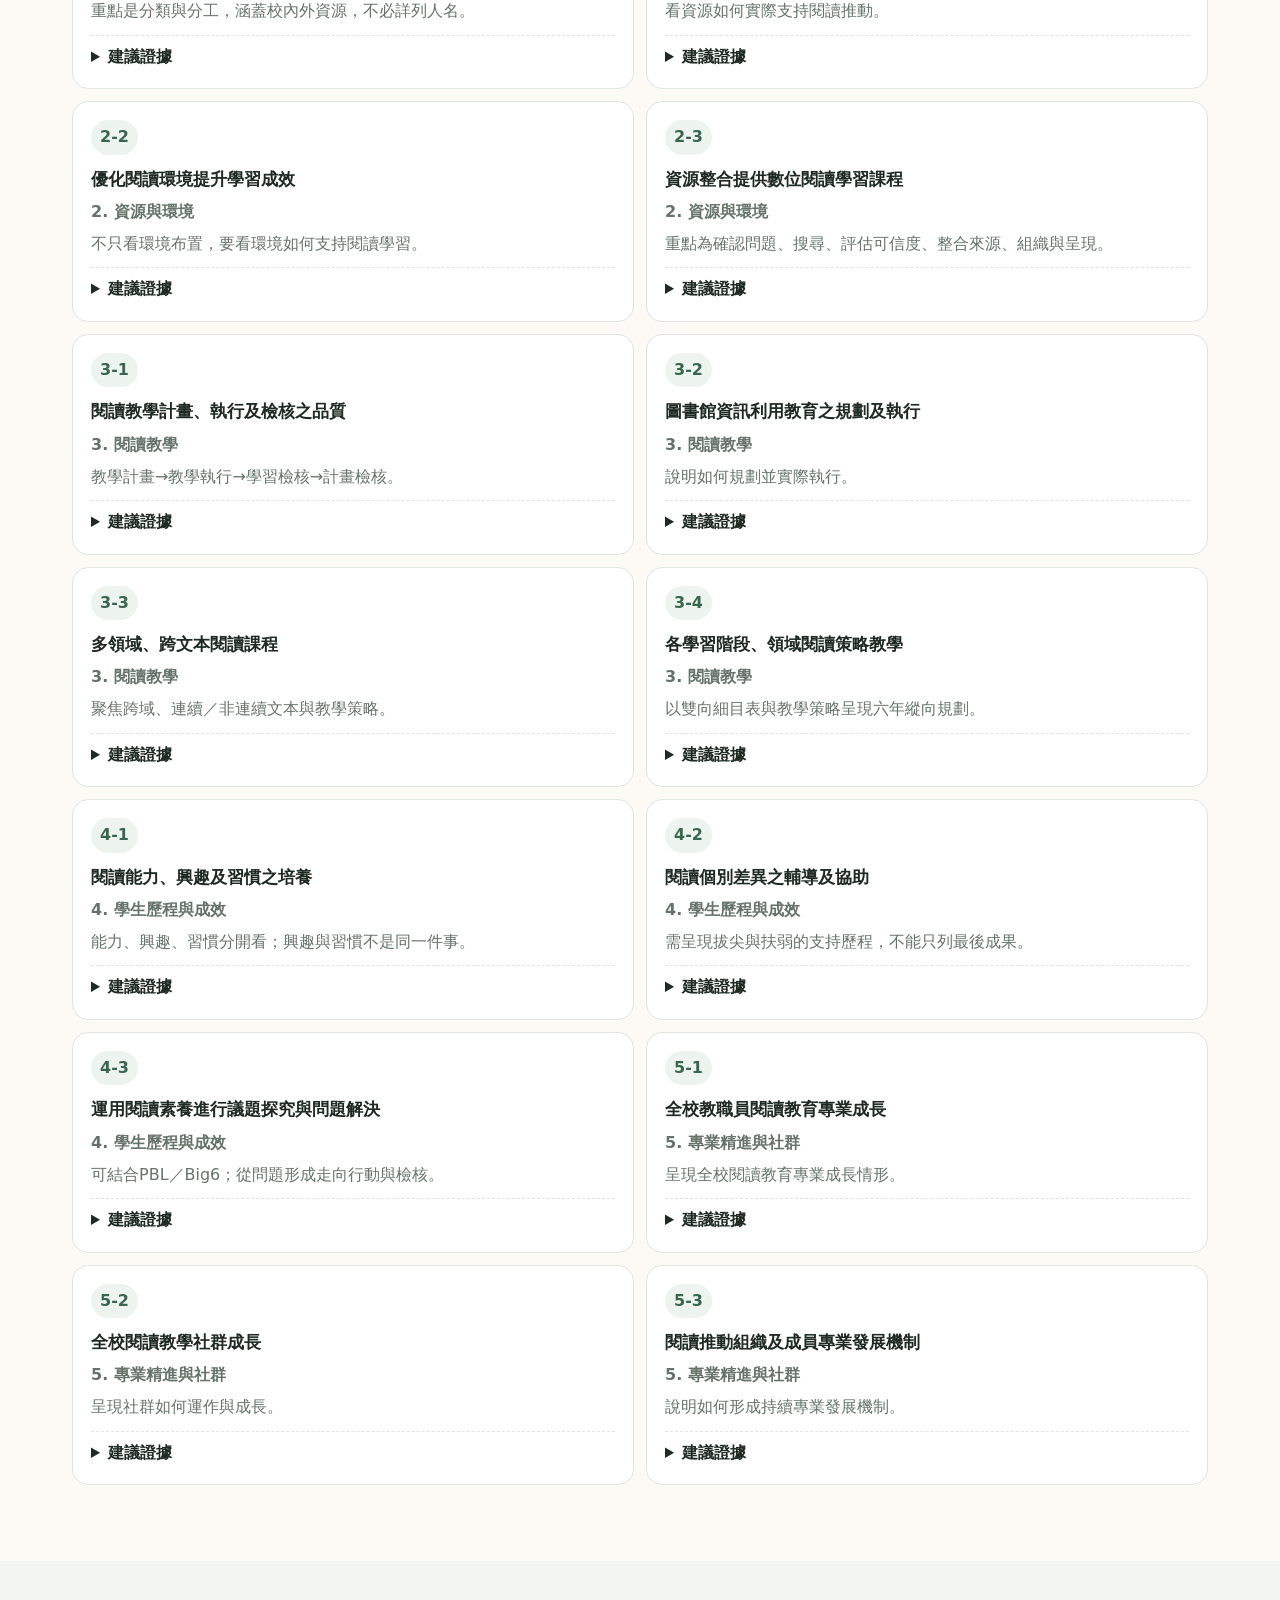
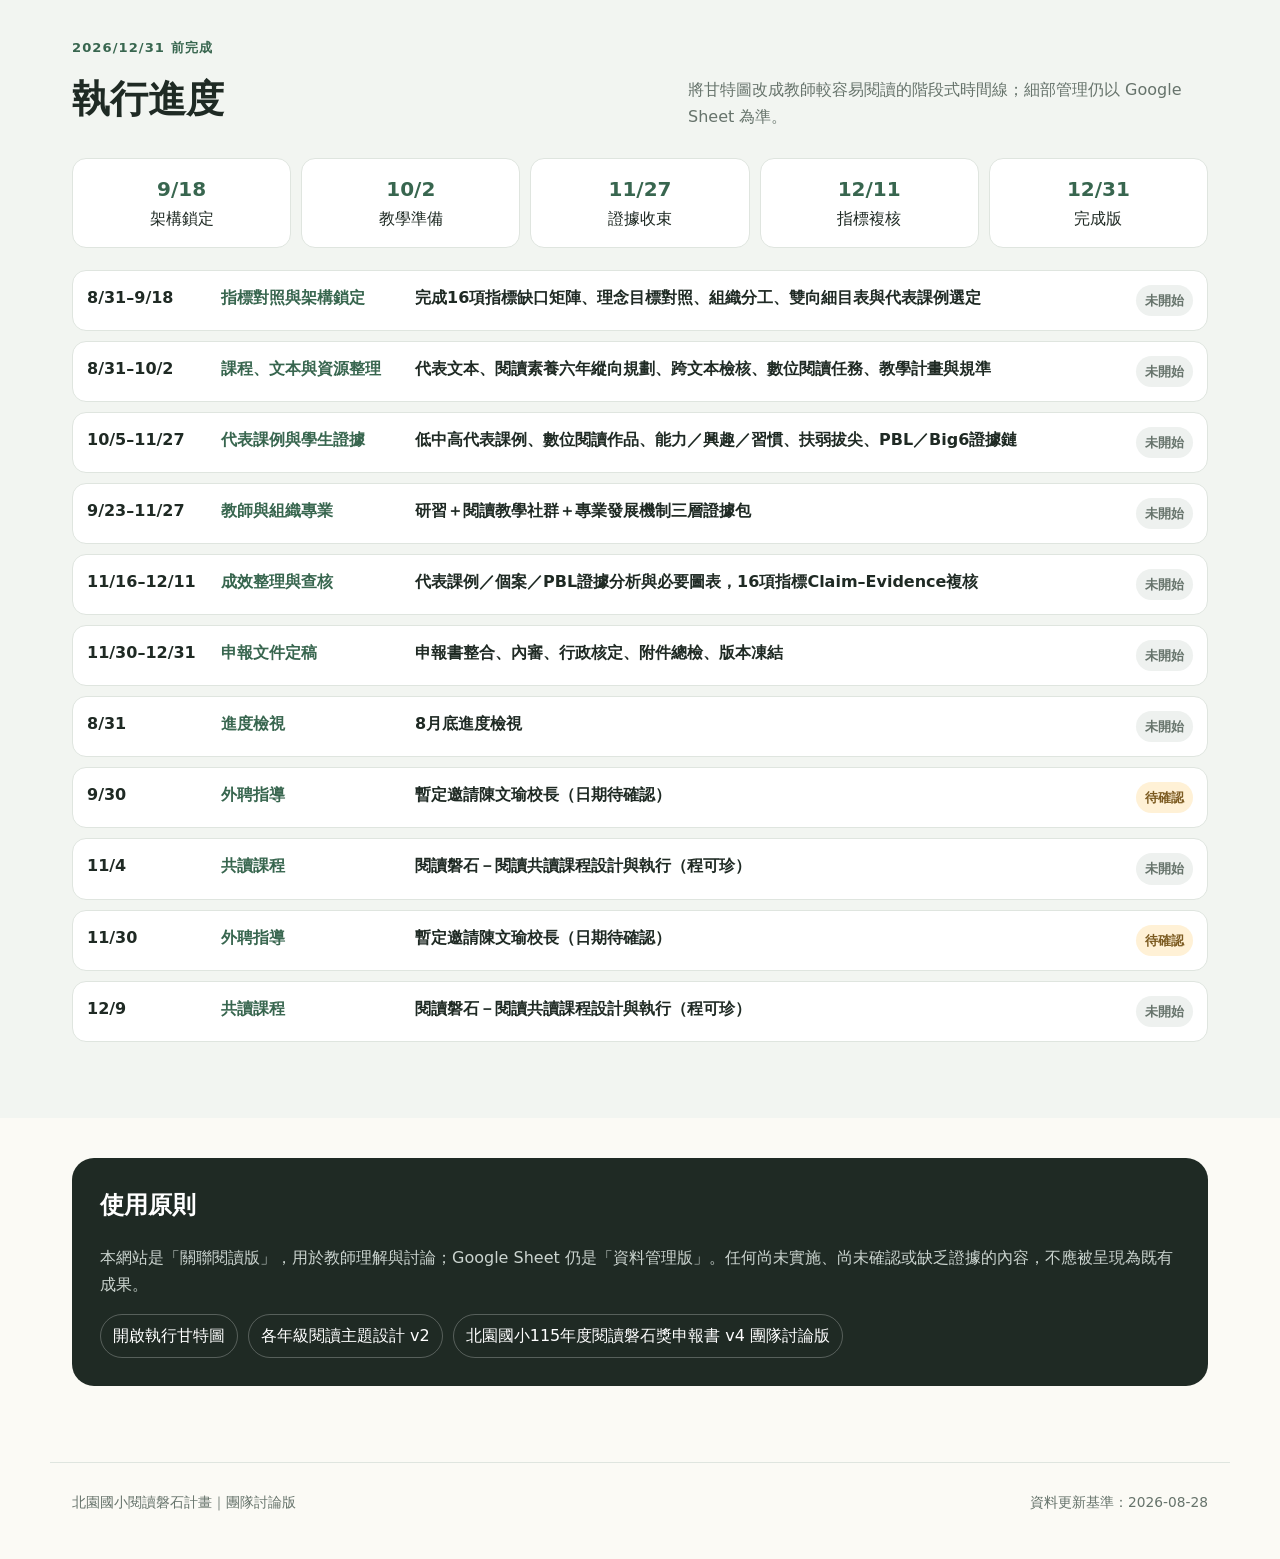
==== commit be2f2352: "Add application document link to homepage" ====
--- a/index.html
+++ b/index.html
@@ -98,6 +98,7 @@
         <div class="source-links">
           <a href="https://docs.google.com/spreadsheets/d/1_PfpJp0ZxdyWQ_HnS78TdYtROceB11QTEC5oDCI8-RE/edit" target="_blank" rel="noopener">開啟執行甘特圖</a>
           <a href="https://docs.google.com/document/d/1_BncsgoVbTp9uJsoLPFpyGffE7ulLWhfT2kInEQNXHI/edit" target="_blank" rel="noopener">各年級閱讀主題設計 v2</a>
+          <a href="https://docs.google.com/document/d/1U8xupErQy4G9Z8i0NGxYB2psXiI3CoEa/edit" target="_blank" rel="noopener">北園國小115年度閱讀磐石獎申報書 v4 團隊討論版</a>
         </div>
       </div>
     </section>
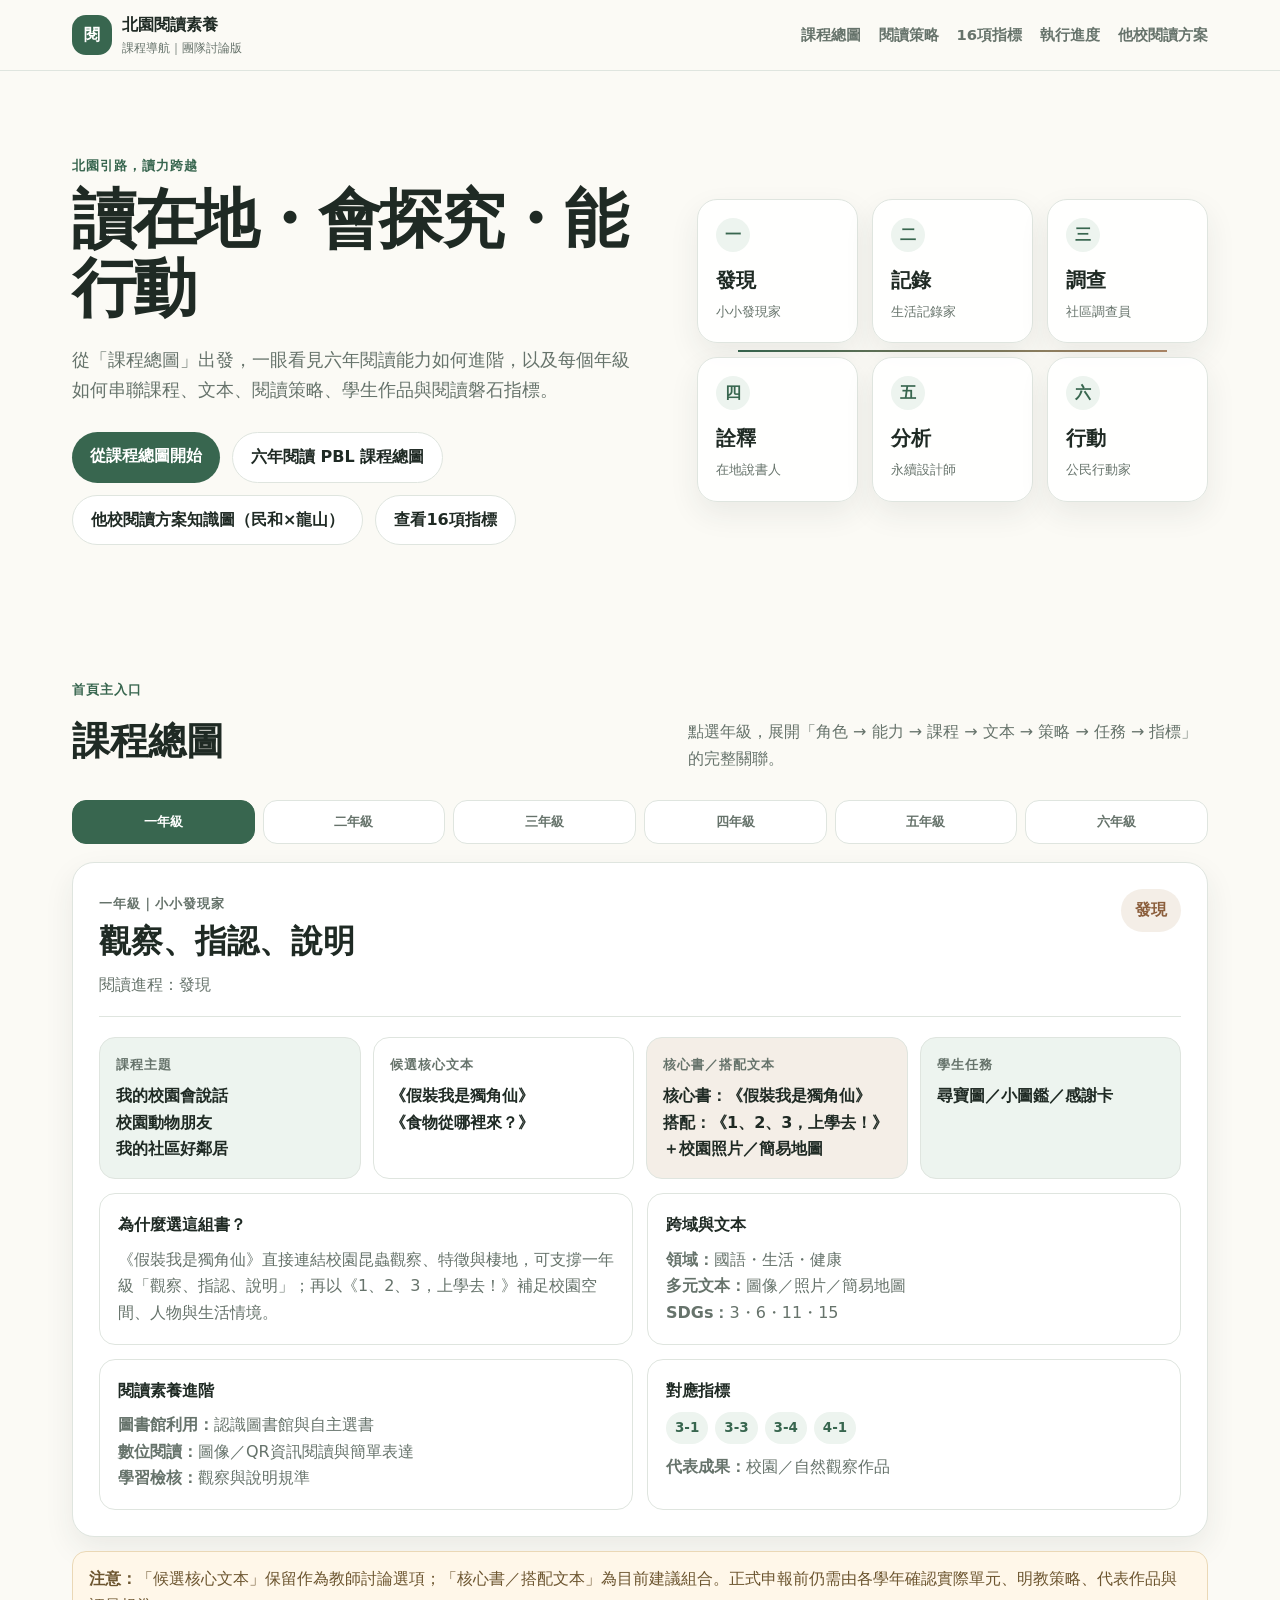
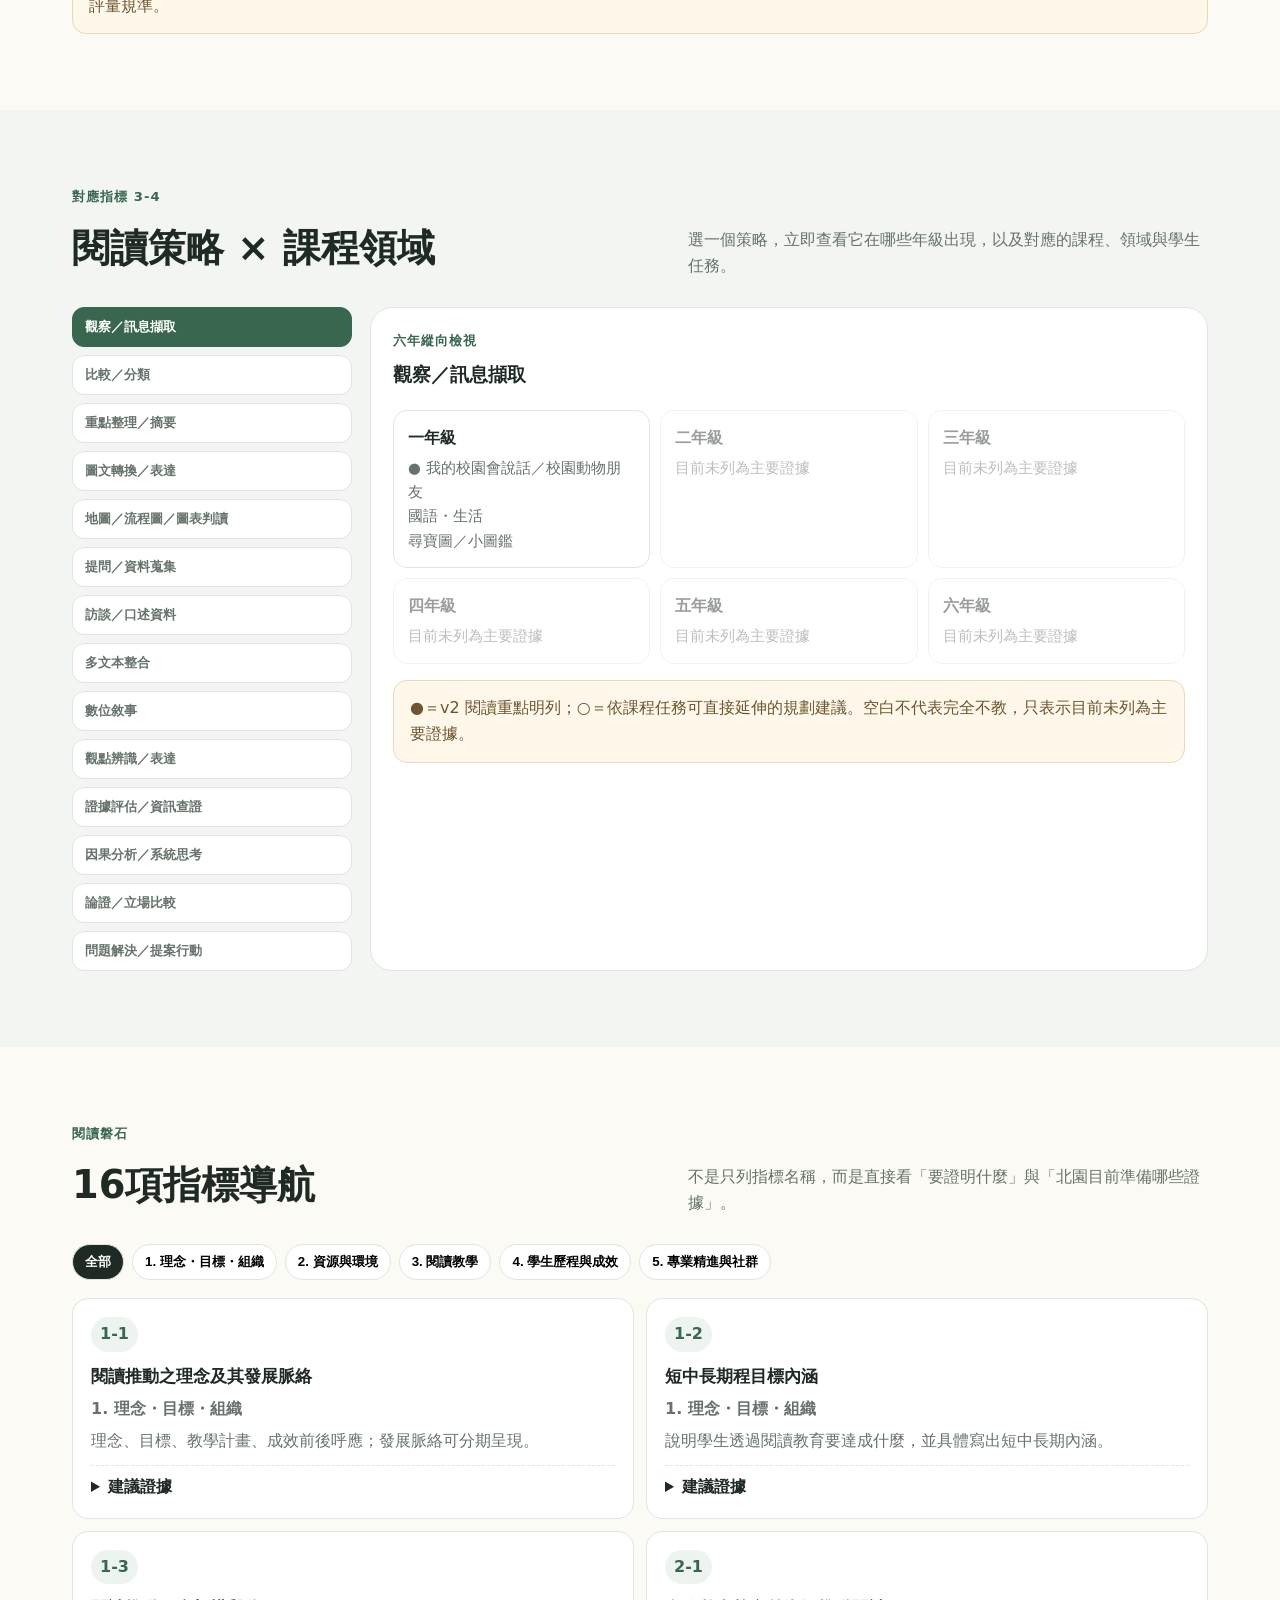
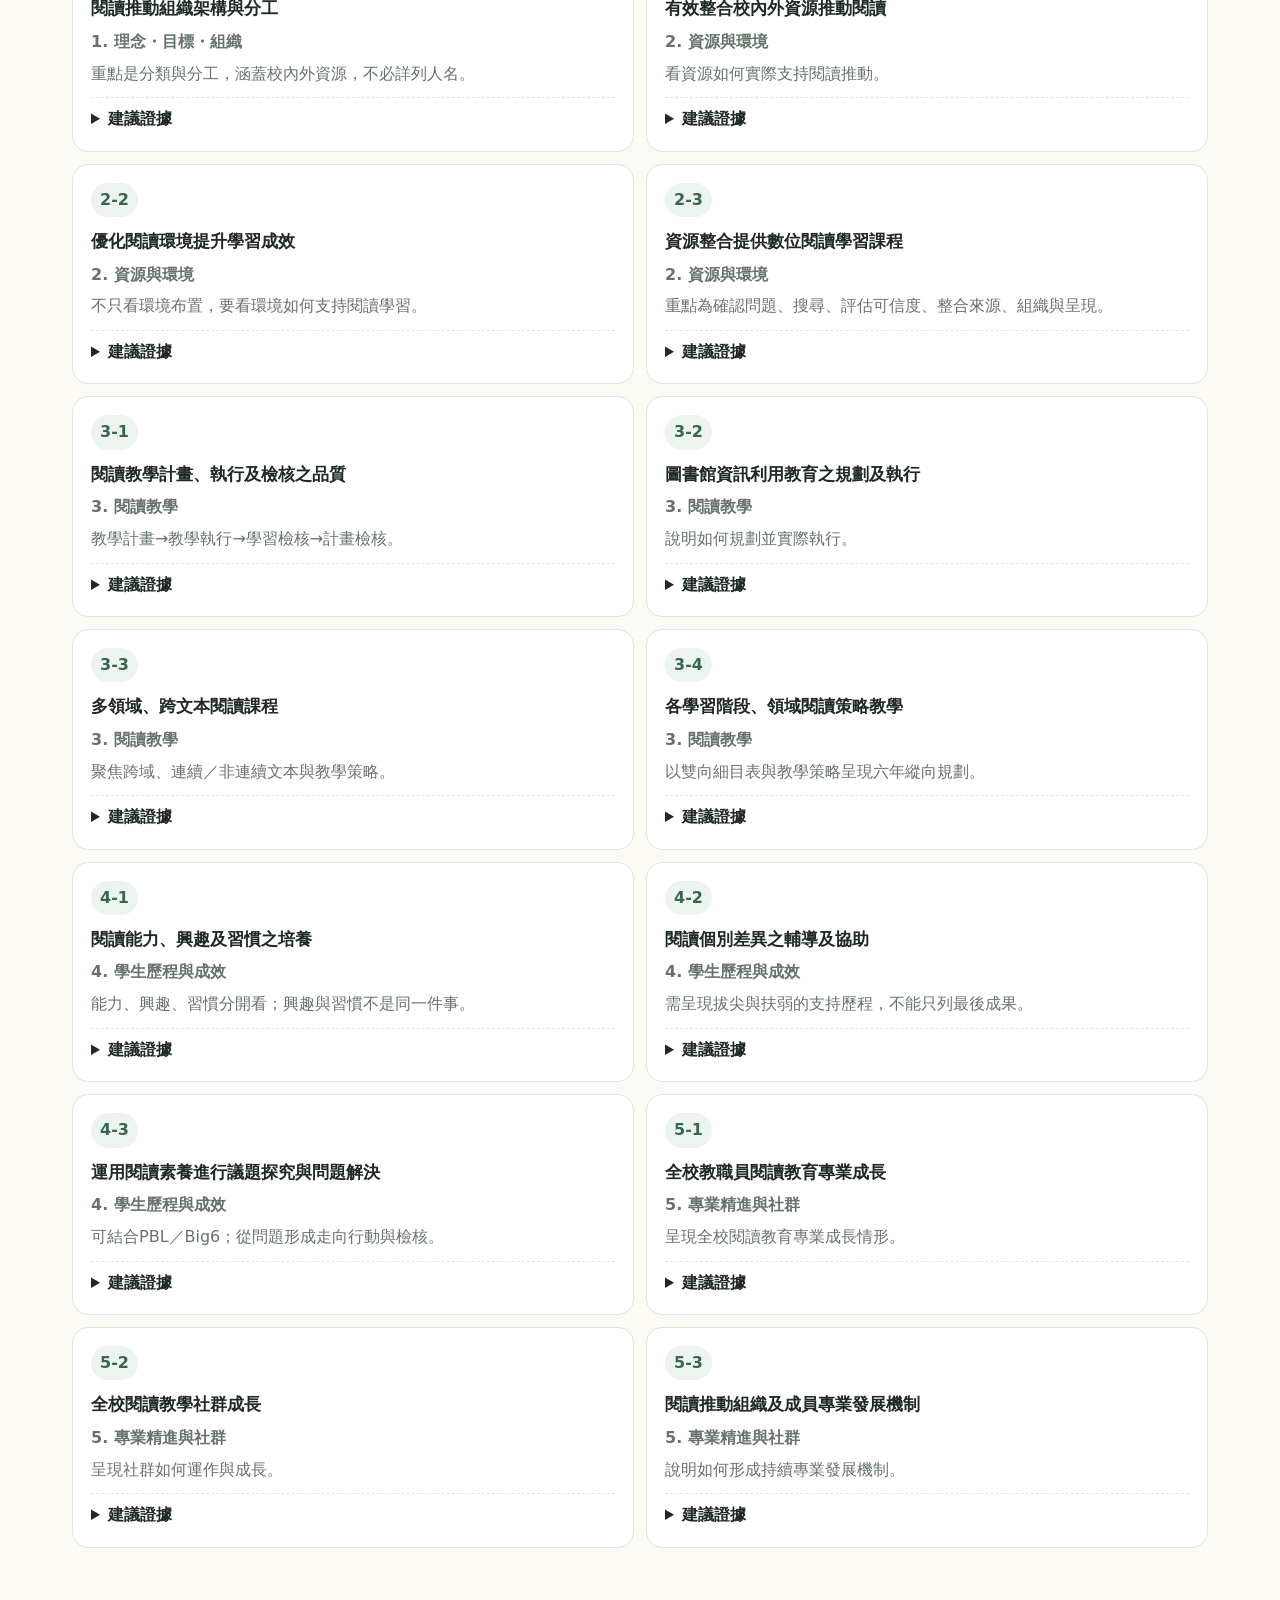
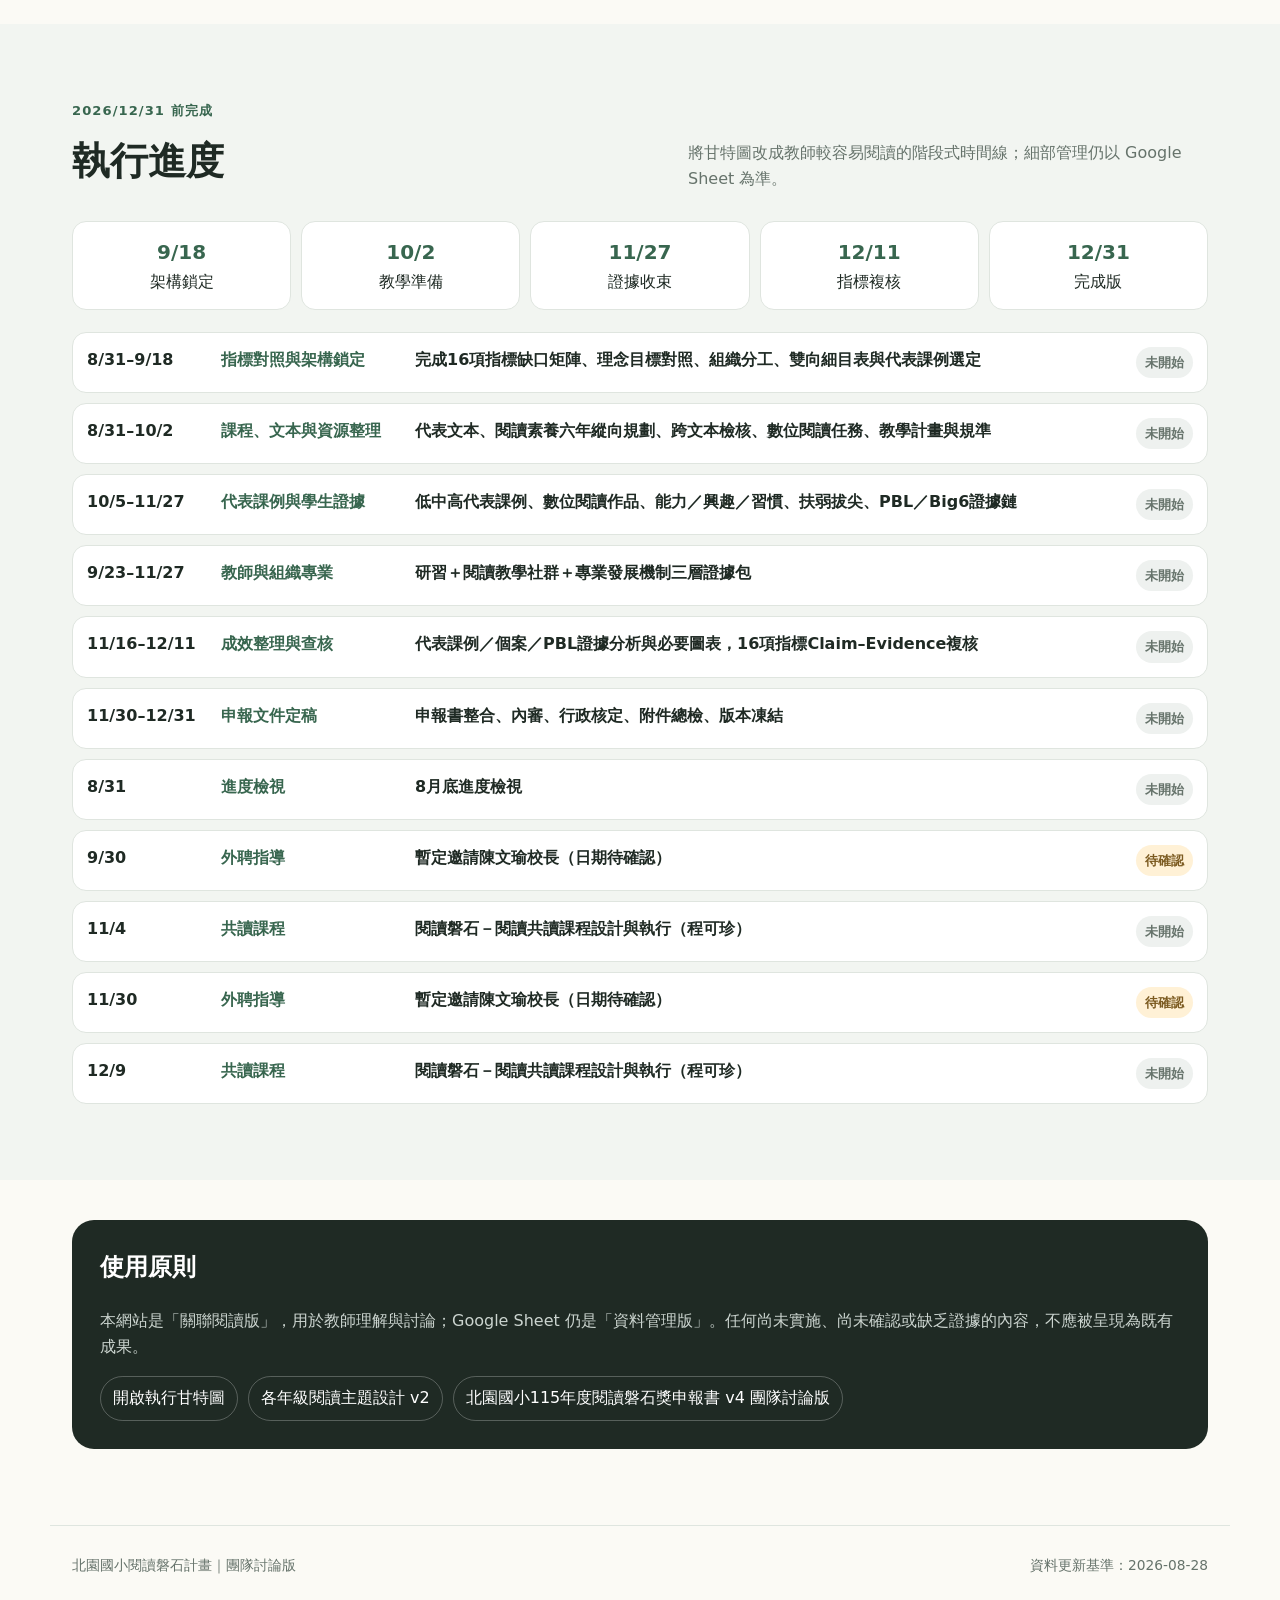
==== commit 58ecdd04: "Add reading-programs knowledge map (Minhe x Longshan) with related-section links and page screenshot" ====
--- a/index.html
+++ b/index.html
@@ -19,6 +19,7 @@
         <a href="#strategies">閱讀策略</a>
         <a href="#indicators">16項指標</a>
         <a href="#timeline">執行進度</a>
+        <a href="reading-programs/">他校閱讀方案</a>
       </nav>
     </div>
   </header>
@@ -32,6 +33,7 @@
         <div class="hero-actions">
           <a class="button primary" href="#curriculum">從課程總圖開始</a>
           <a class="button ghost" href="pbl-map.html">六年閱讀 PBL 課程總圖</a>
+          <a class="button ghost" href="reading-programs/">他校閱讀方案知識圖（民和×龍山）</a>
           <a class="button ghost" href="#indicators">查看16項指標</a>
         </div>
       </div>
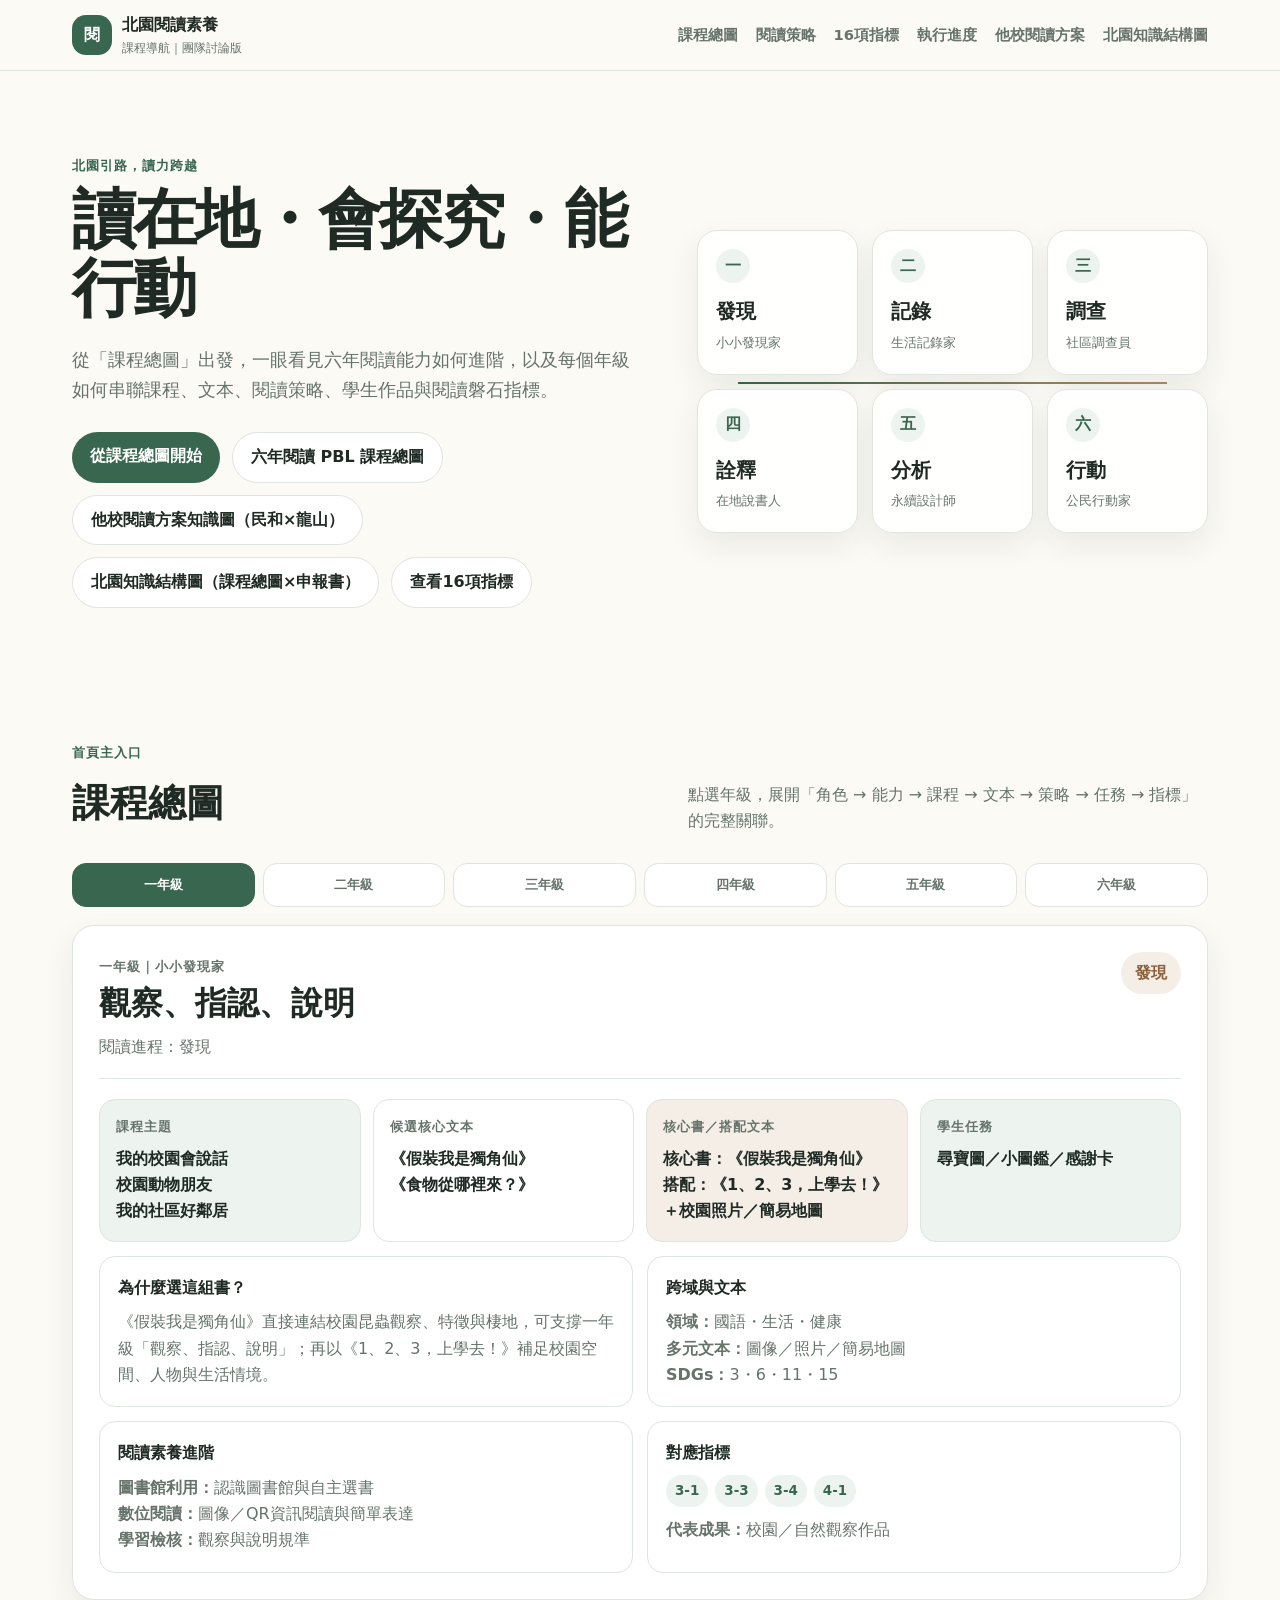
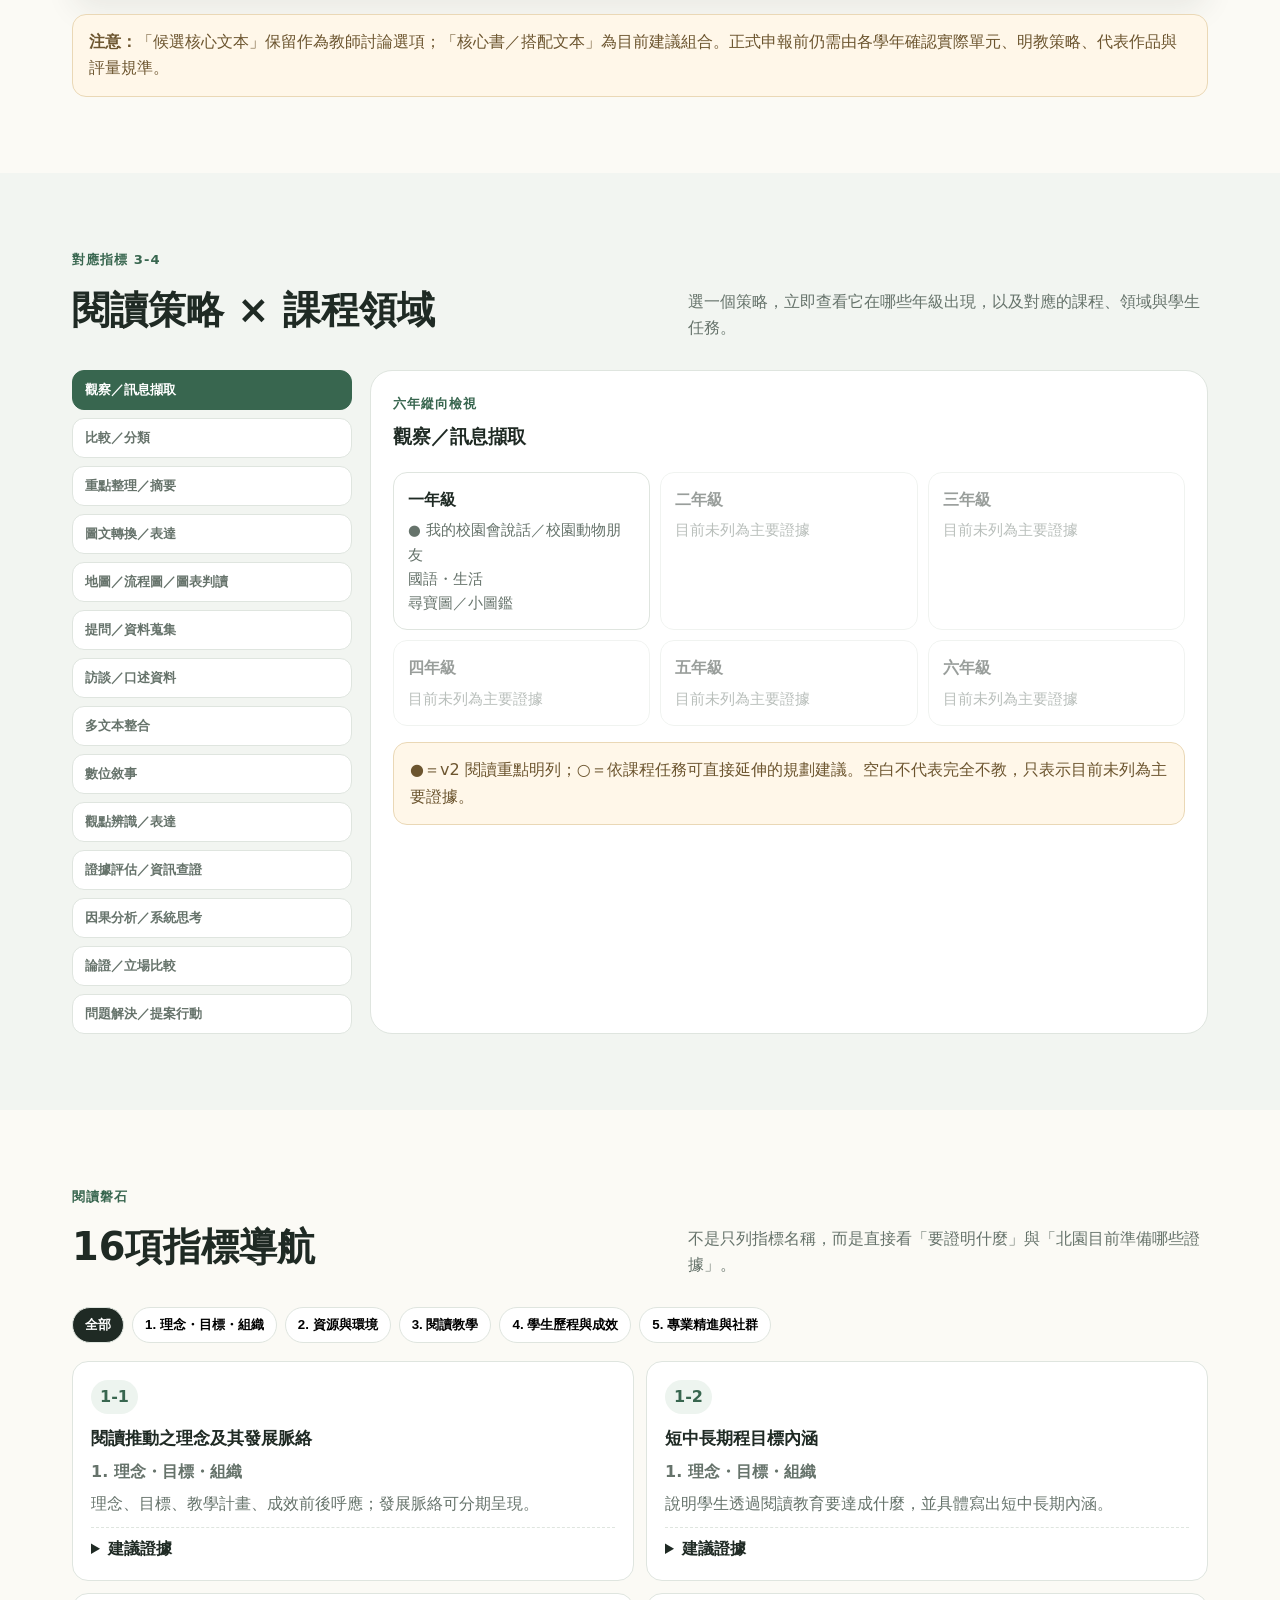
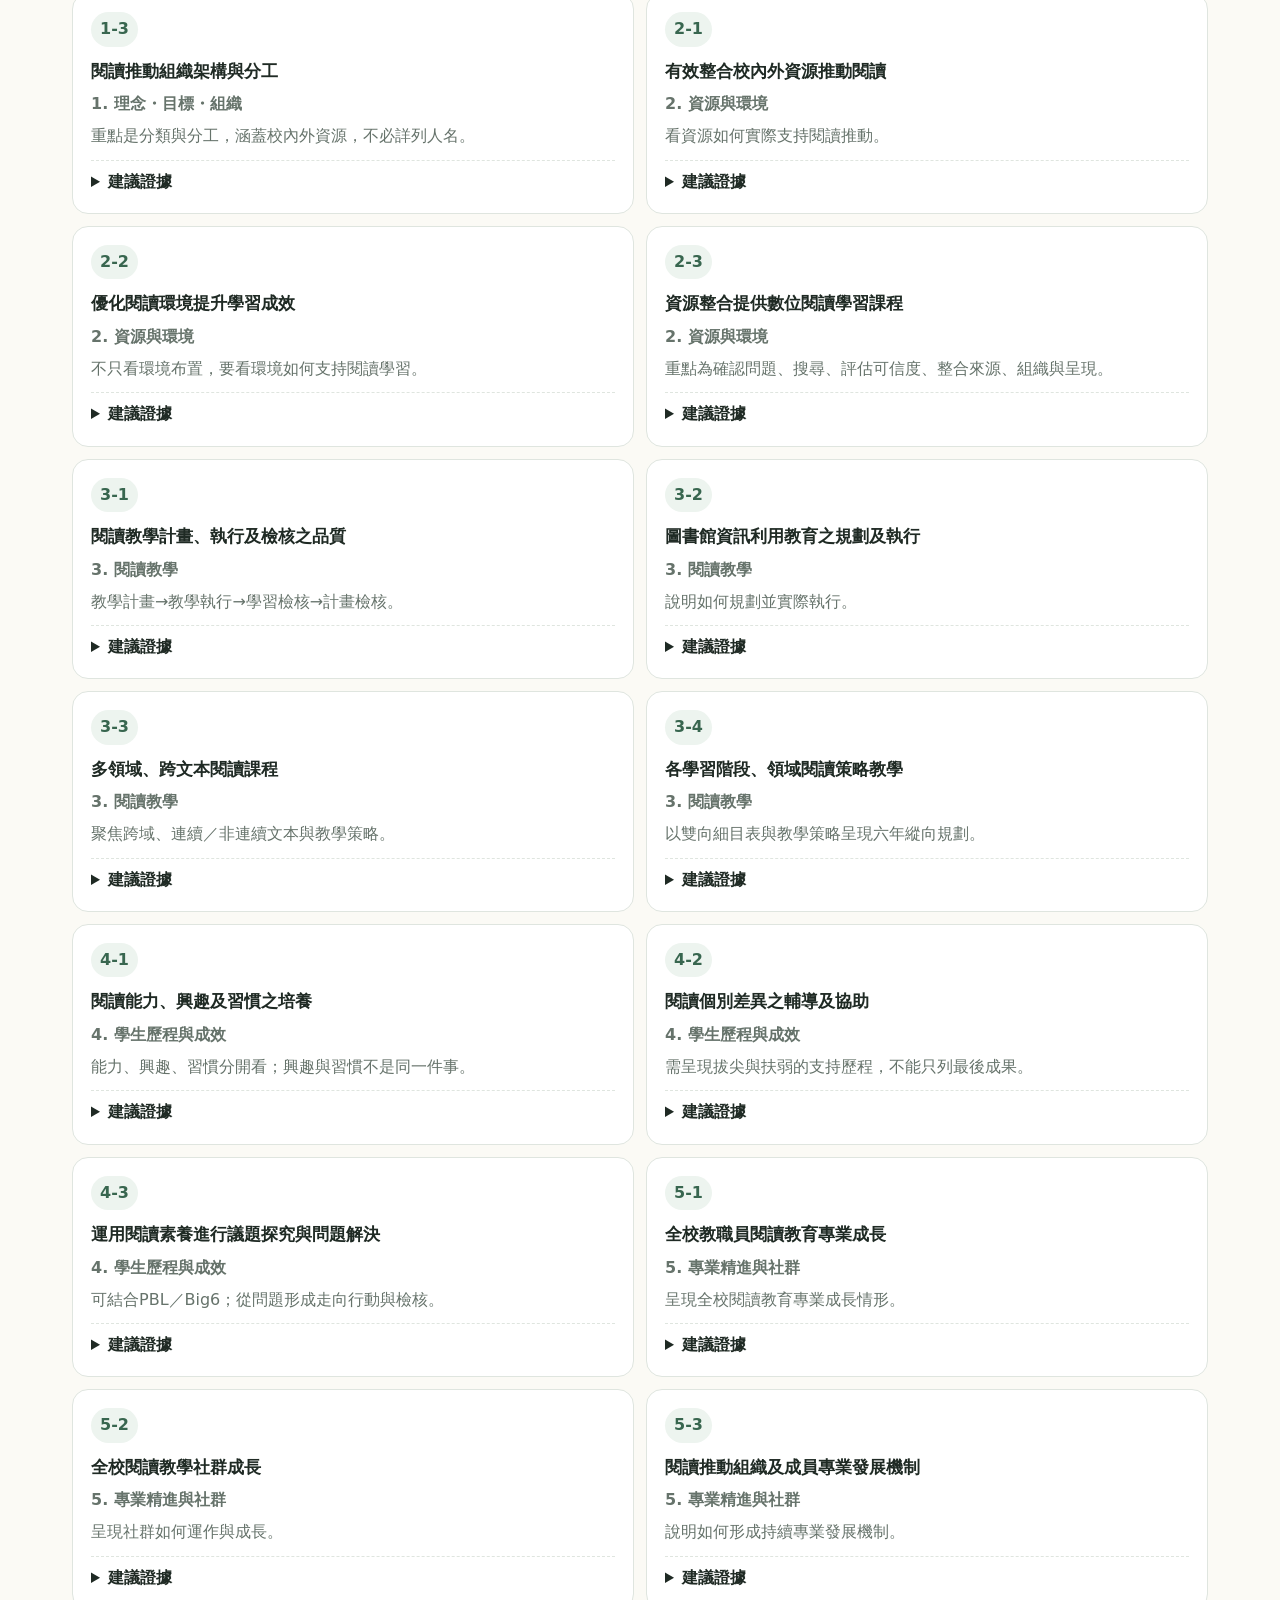
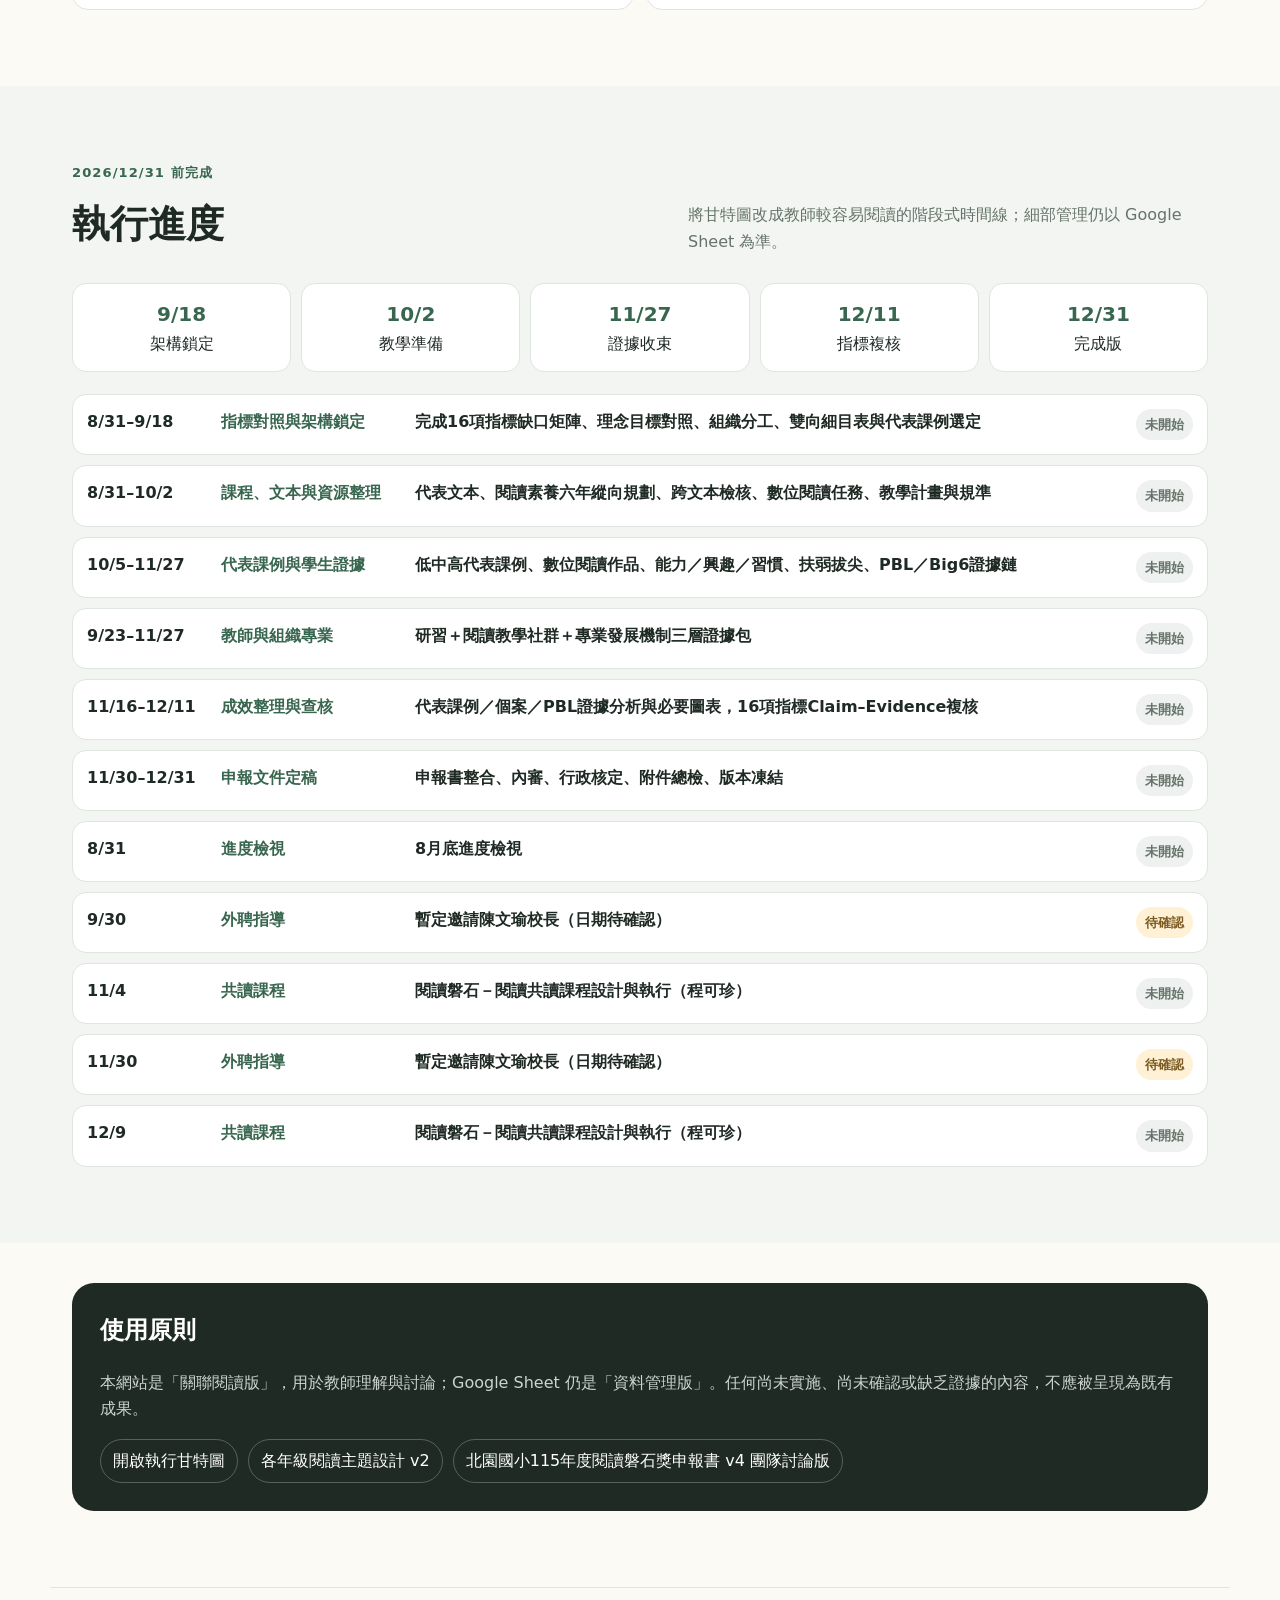
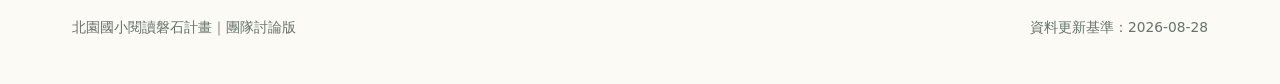
==== commit 7c8979ef: "Add Beiyuan radial knowledge map (school curriculum map x reading plan v4) and homepage links" ====
--- a/index.html
+++ b/index.html
@@ -20,6 +20,7 @@
         <a href="#indicators">16項指標</a>
         <a href="#timeline">執行進度</a>
         <a href="reading-programs/">他校閱讀方案</a>
+        <a href="beiyuan-map/">北園知識結構圖</a>
       </nav>
     </div>
   </header>
@@ -34,6 +35,7 @@
           <a class="button primary" href="#curriculum">從課程總圖開始</a>
           <a class="button ghost" href="pbl-map.html">六年閱讀 PBL 課程總圖</a>
           <a class="button ghost" href="reading-programs/">他校閱讀方案知識圖（民和×龍山）</a>
+          <a class="button ghost" href="beiyuan-map/">北園知識結構圖（課程總圖×申報書）</a>
           <a class="button ghost" href="#indicators">查看16項指標</a>
         </div>
       </div>
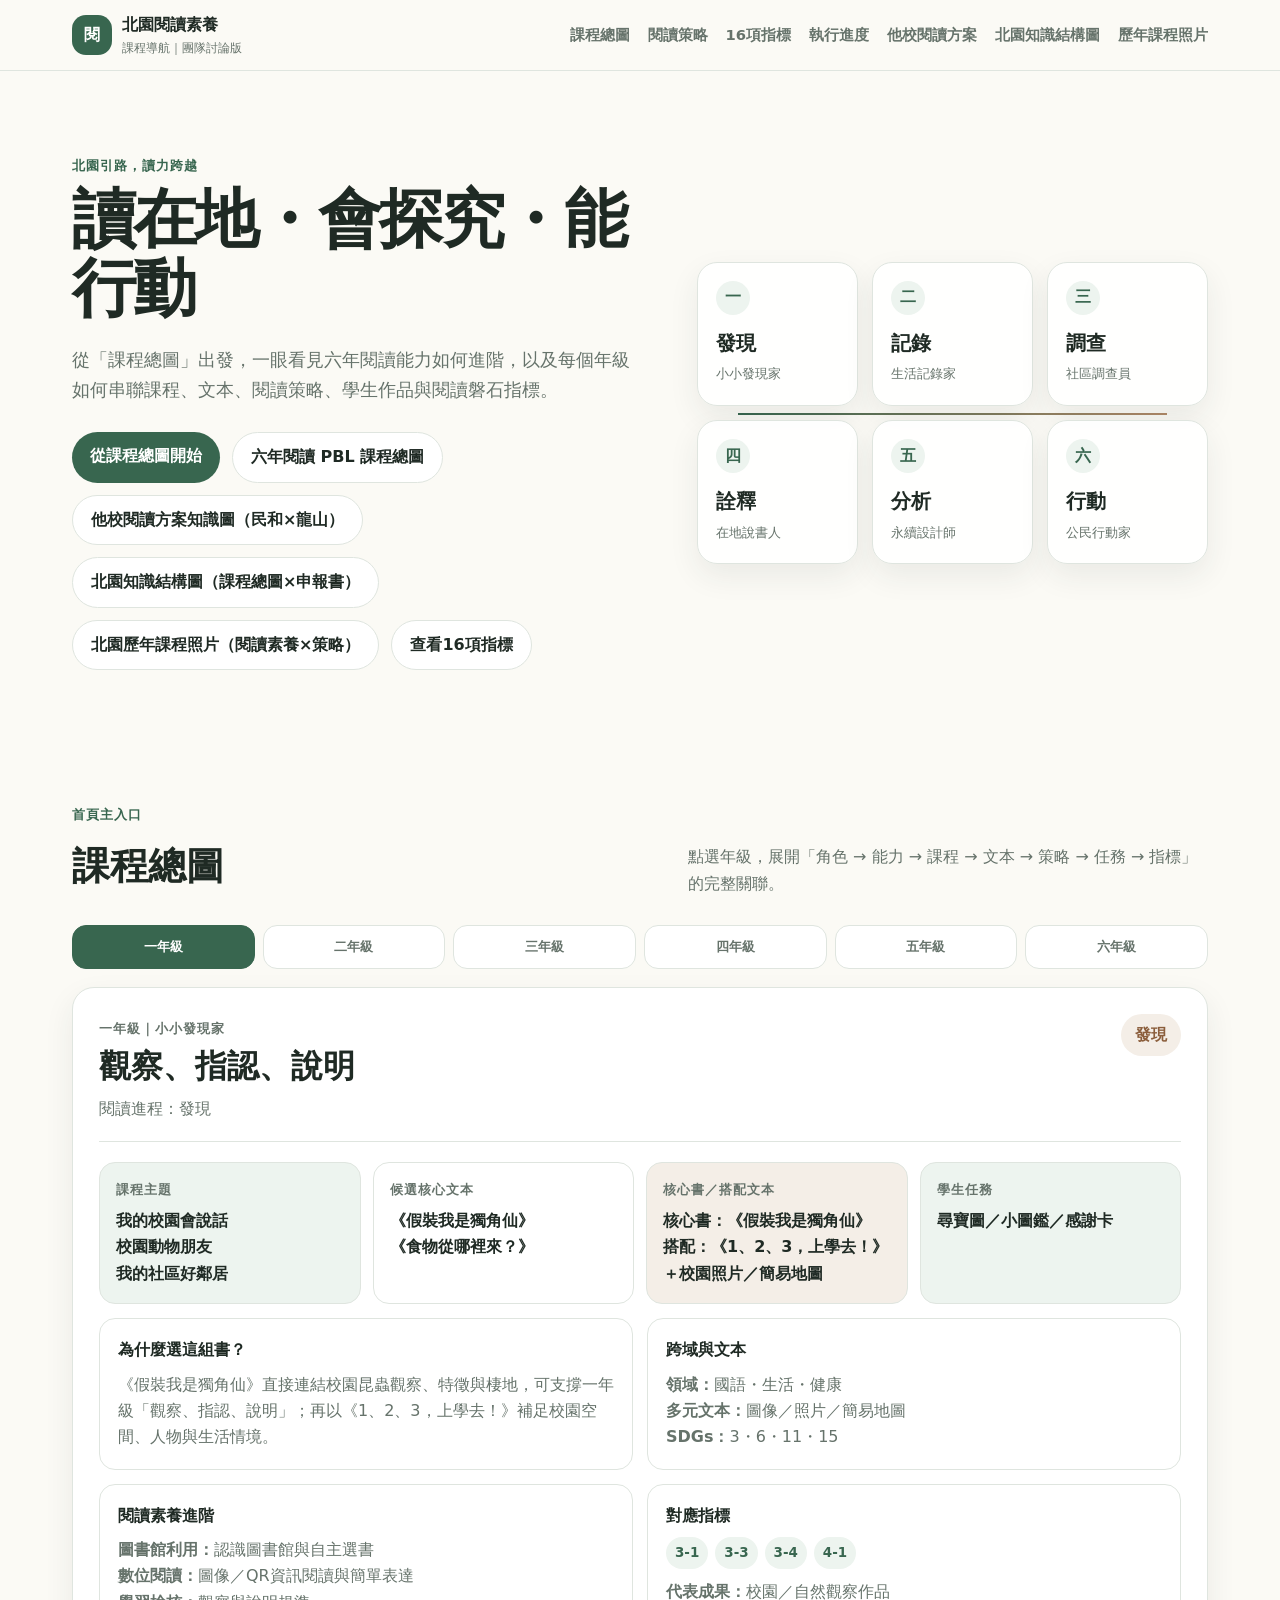
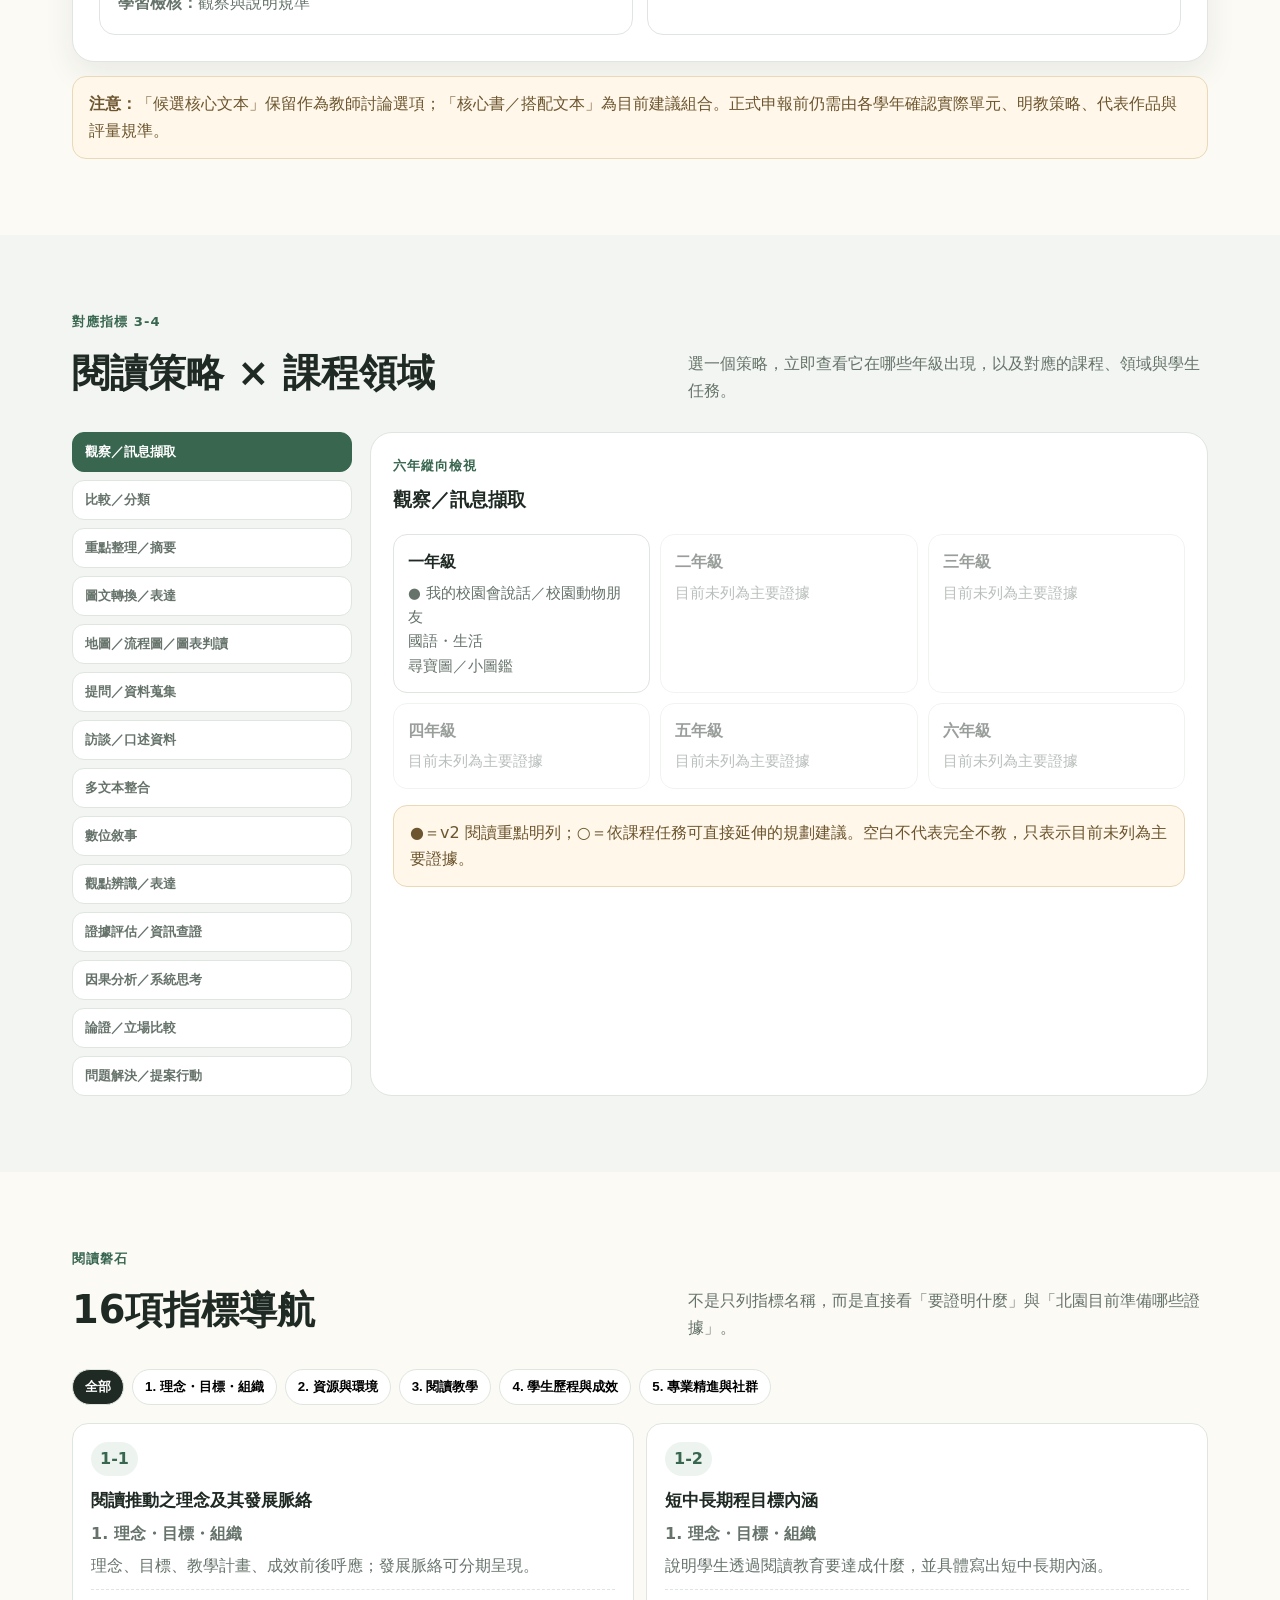
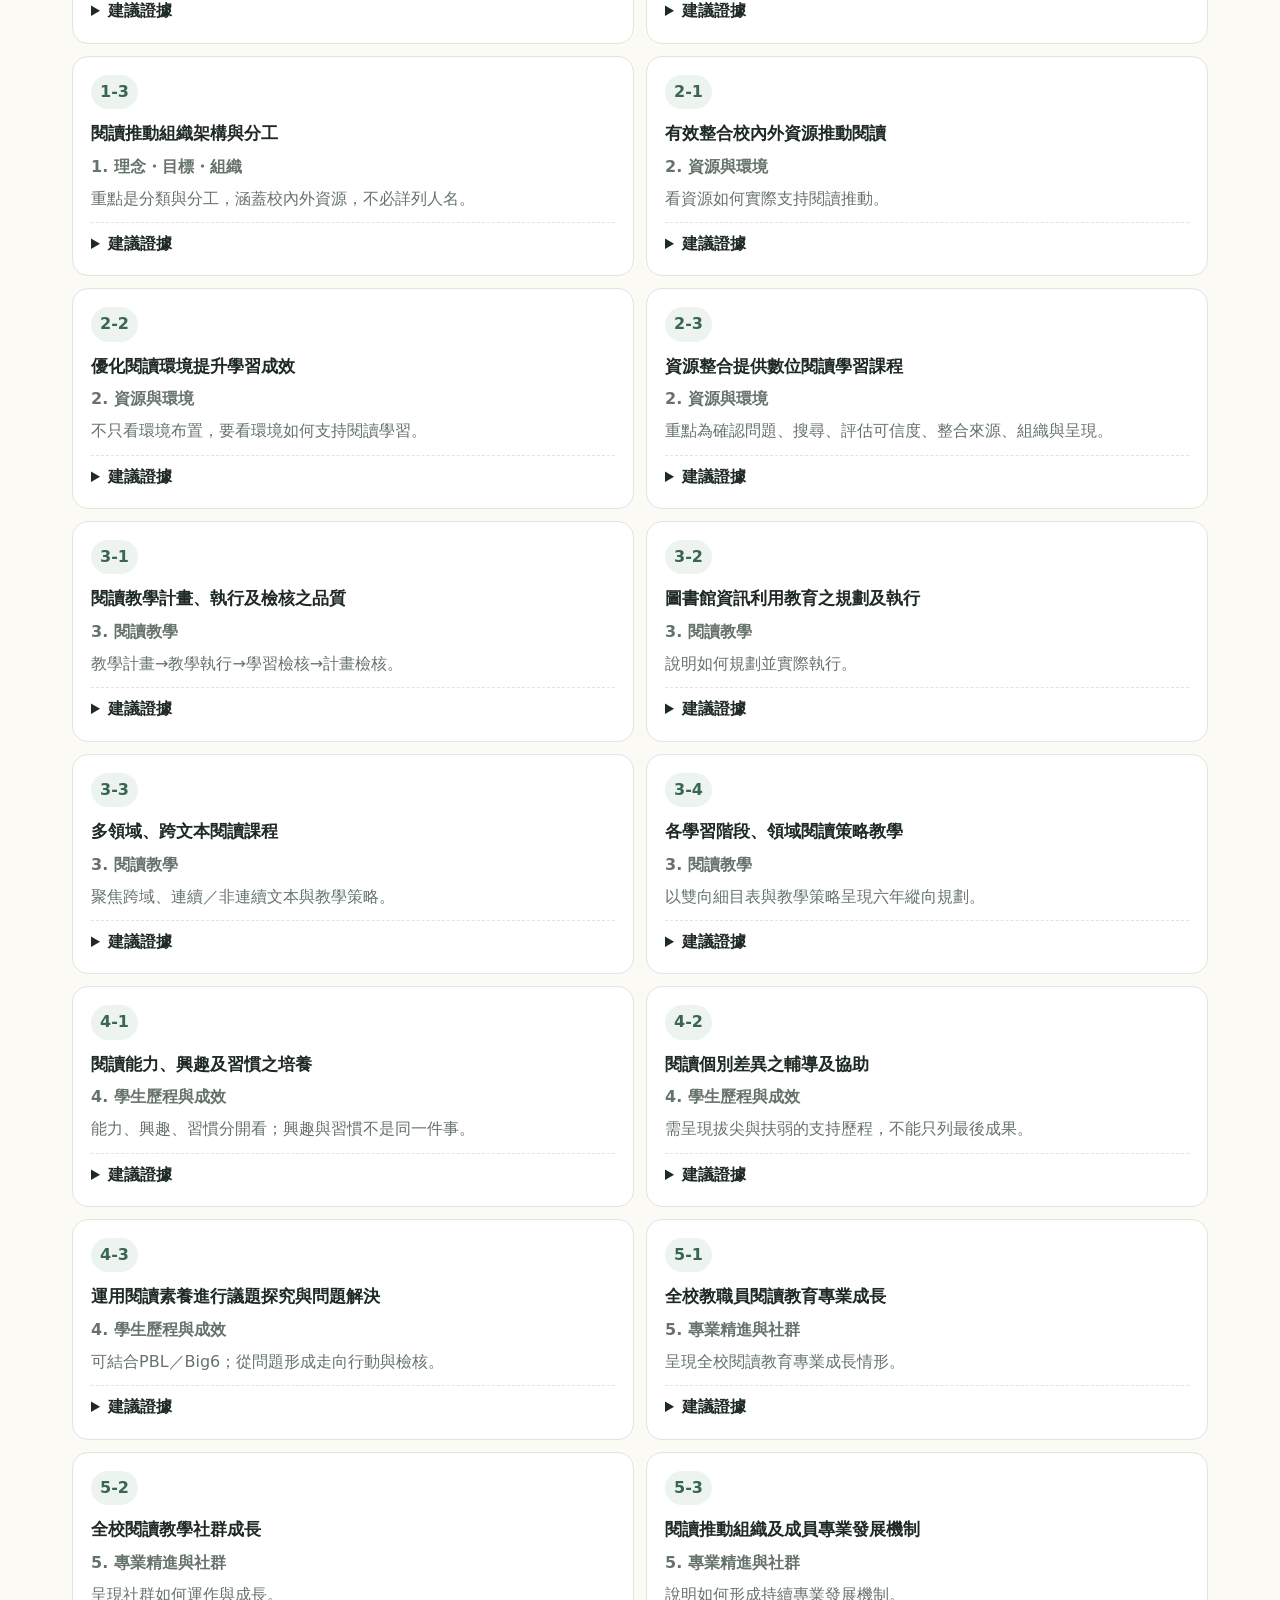
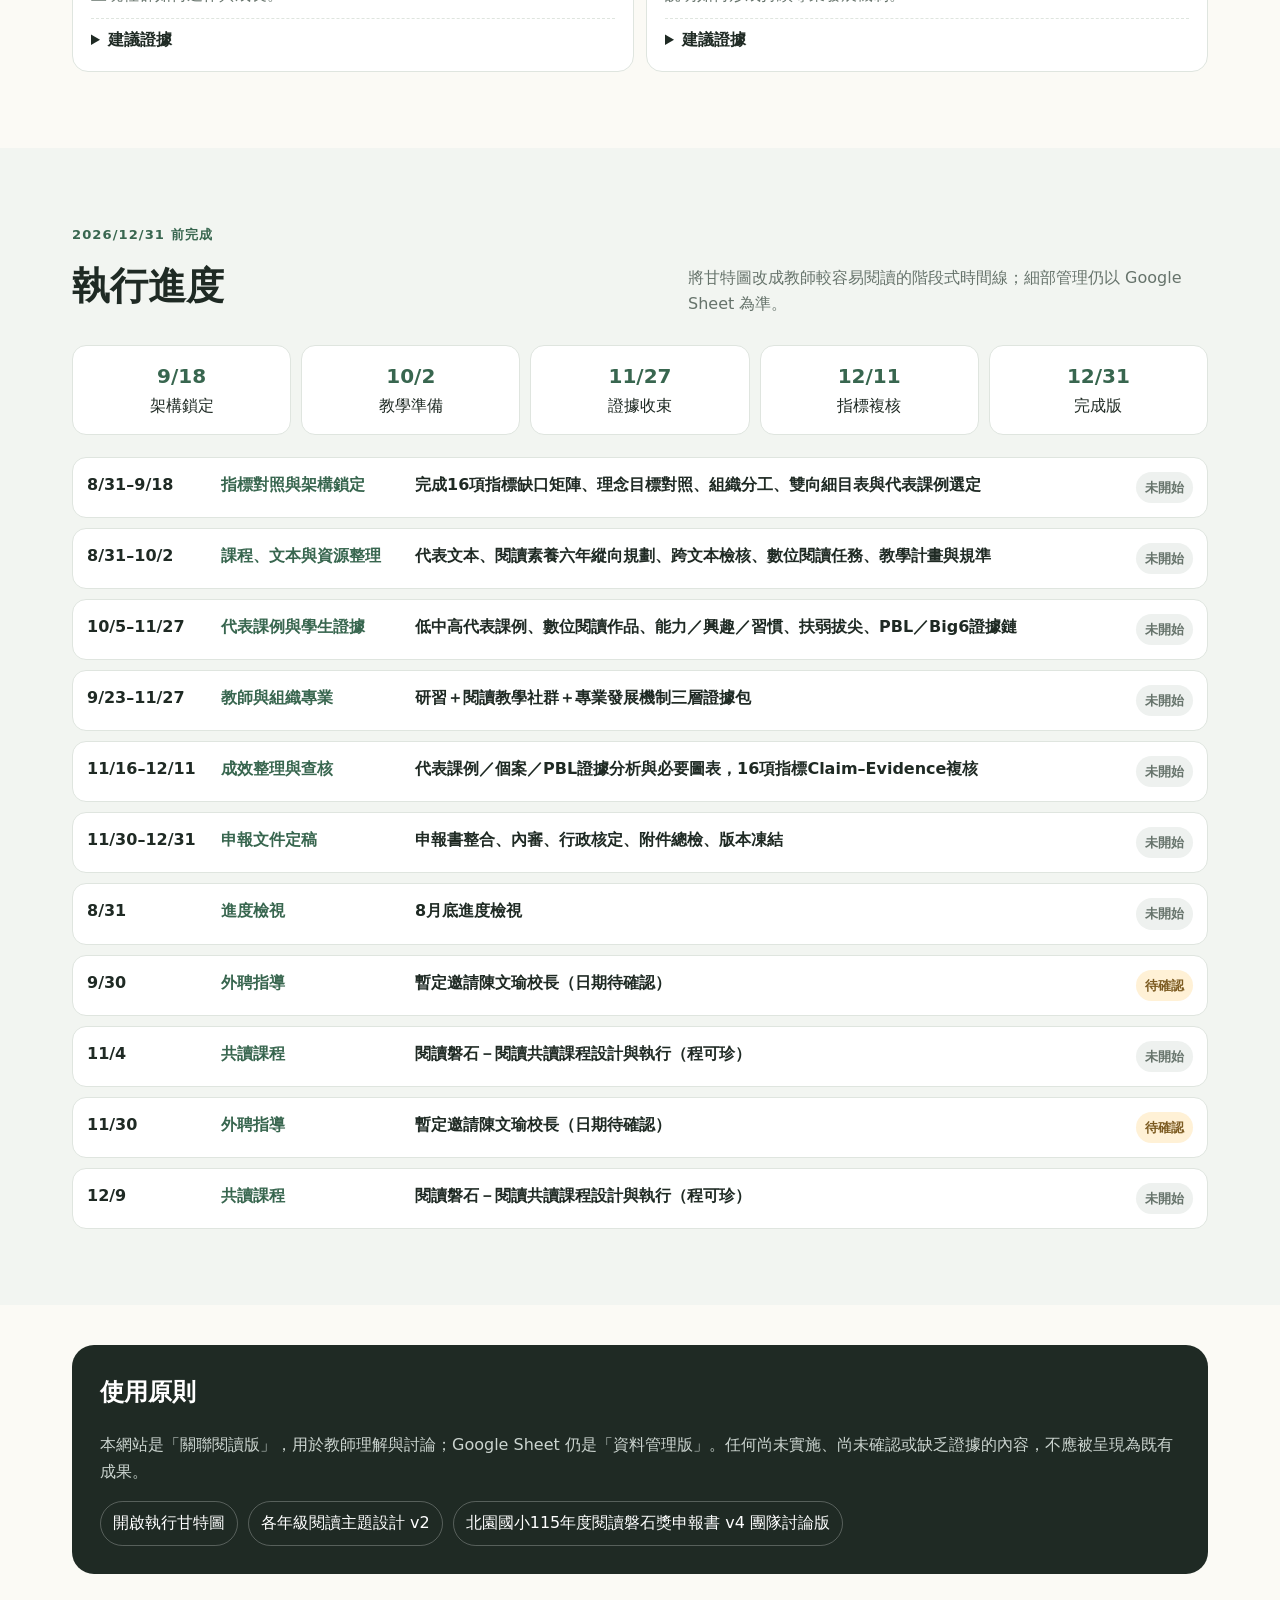
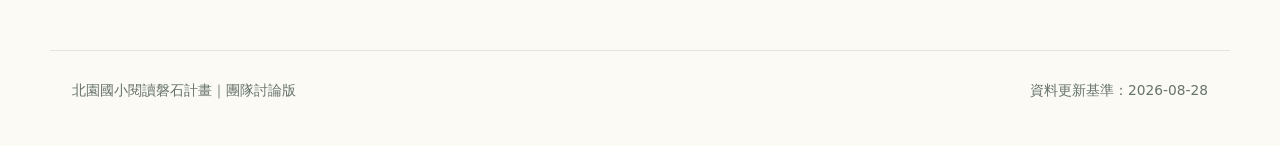
==== commit 187160f9: "Add Beiyuan historical course photo catalog page Photos from 102/109/113 teaching-excellence documen" ====
--- a/index.html
+++ b/index.html
@@ -21,6 +21,7 @@
         <a href="#timeline">執行進度</a>
         <a href="reading-programs/">他校閱讀方案</a>
         <a href="beiyuan-map/">北園知識結構圖</a>
+        <a href="photos/">歷年課程照片</a>
       </nav>
     </div>
   </header>
@@ -36,6 +37,7 @@
           <a class="button ghost" href="pbl-map.html">六年閱讀 PBL 課程總圖</a>
           <a class="button ghost" href="reading-programs/">他校閱讀方案知識圖（民和×龍山）</a>
           <a class="button ghost" href="beiyuan-map/">北園知識結構圖（課程總圖×申報書）</a>
+          <a class="button ghost" href="photos/" target="_blank" rel="noopener">北園歷年課程照片（閱讀素養×策略）</a>
           <a class="button ghost" href="#indicators">查看16項指標</a>
         </div>
       </div>
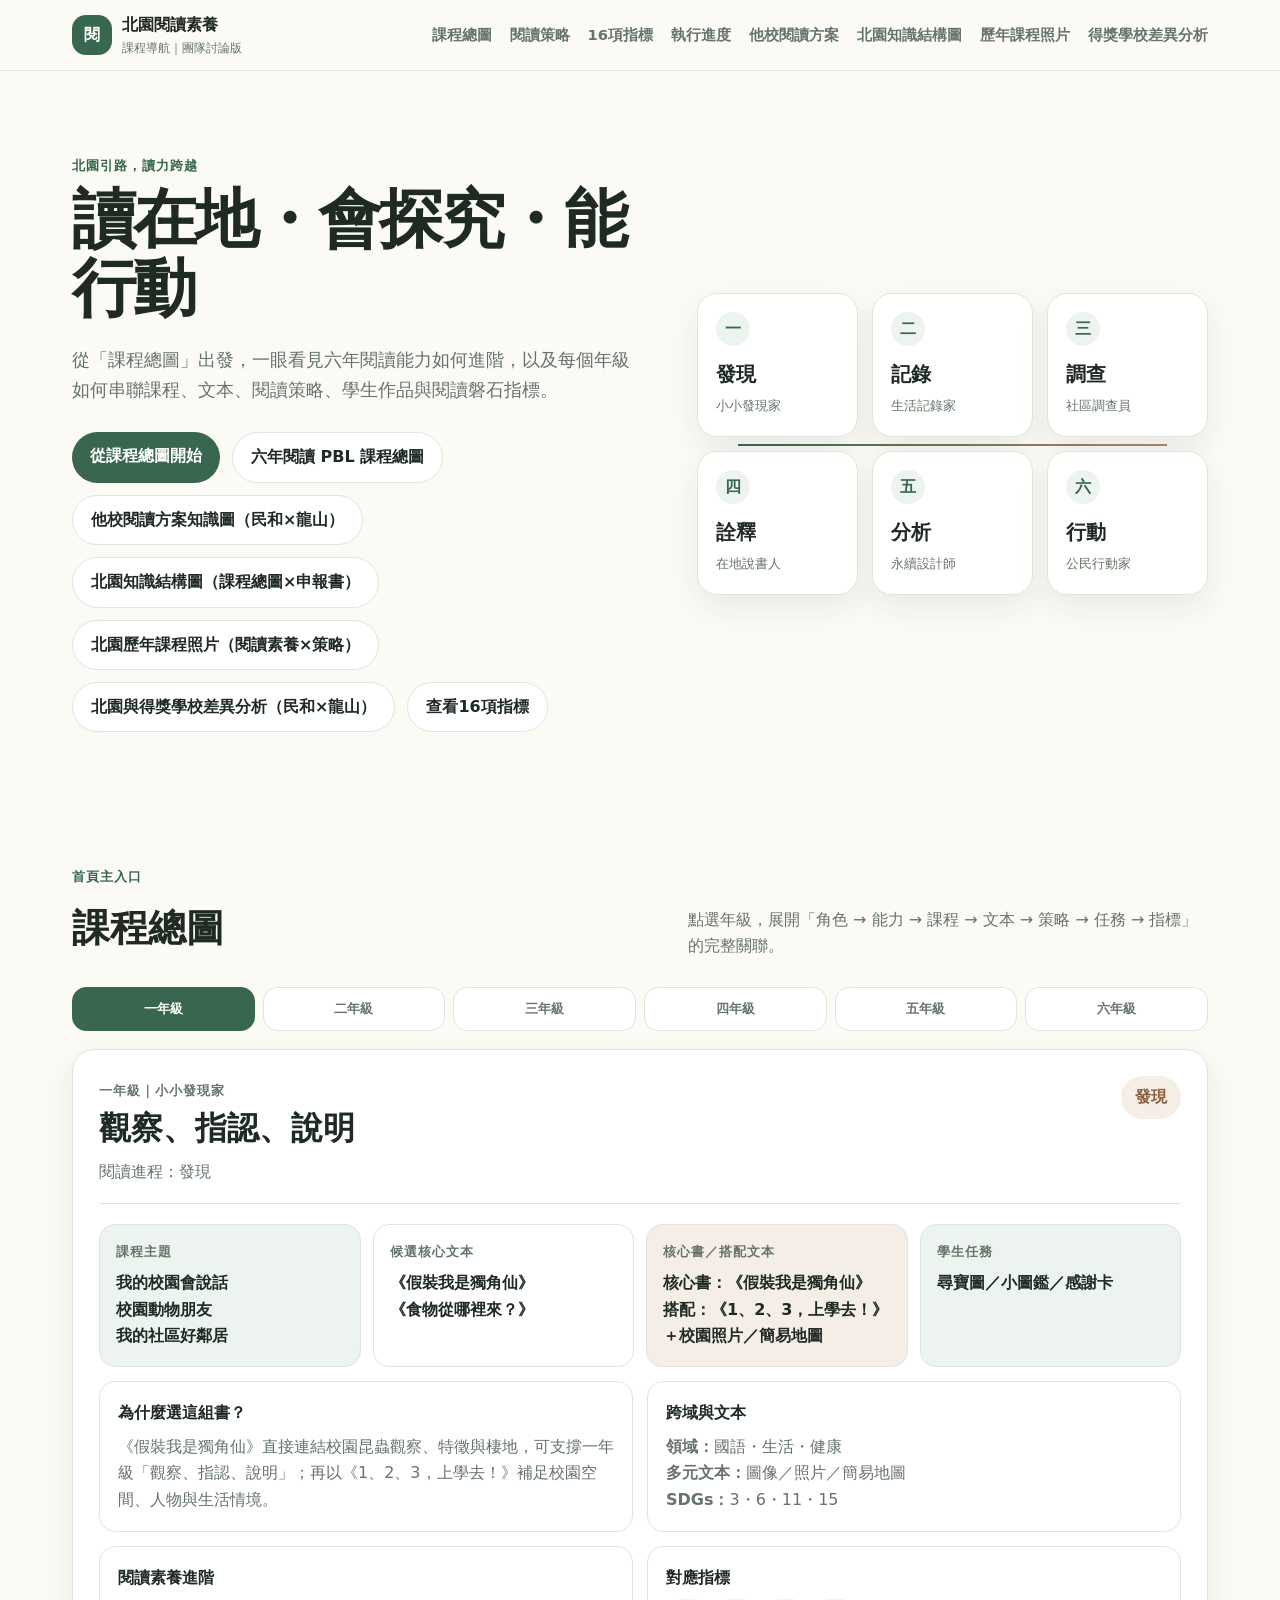
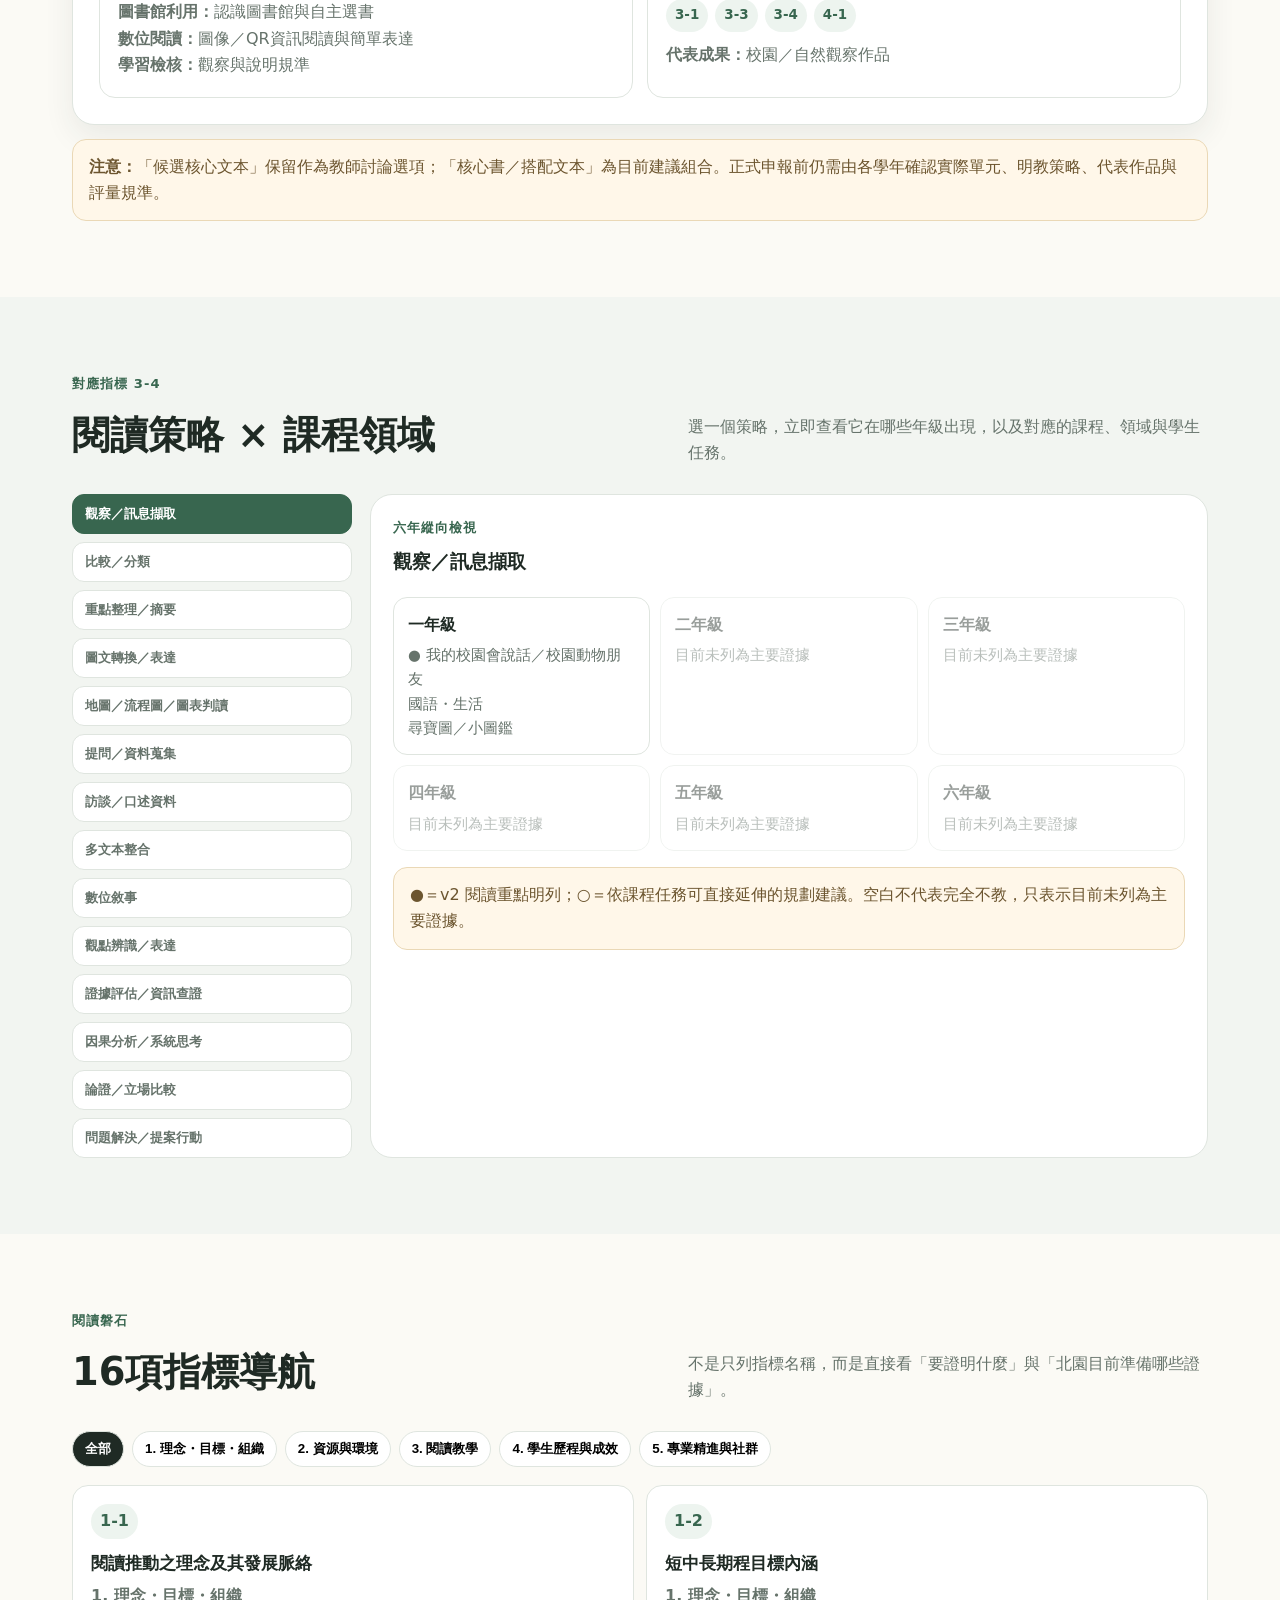
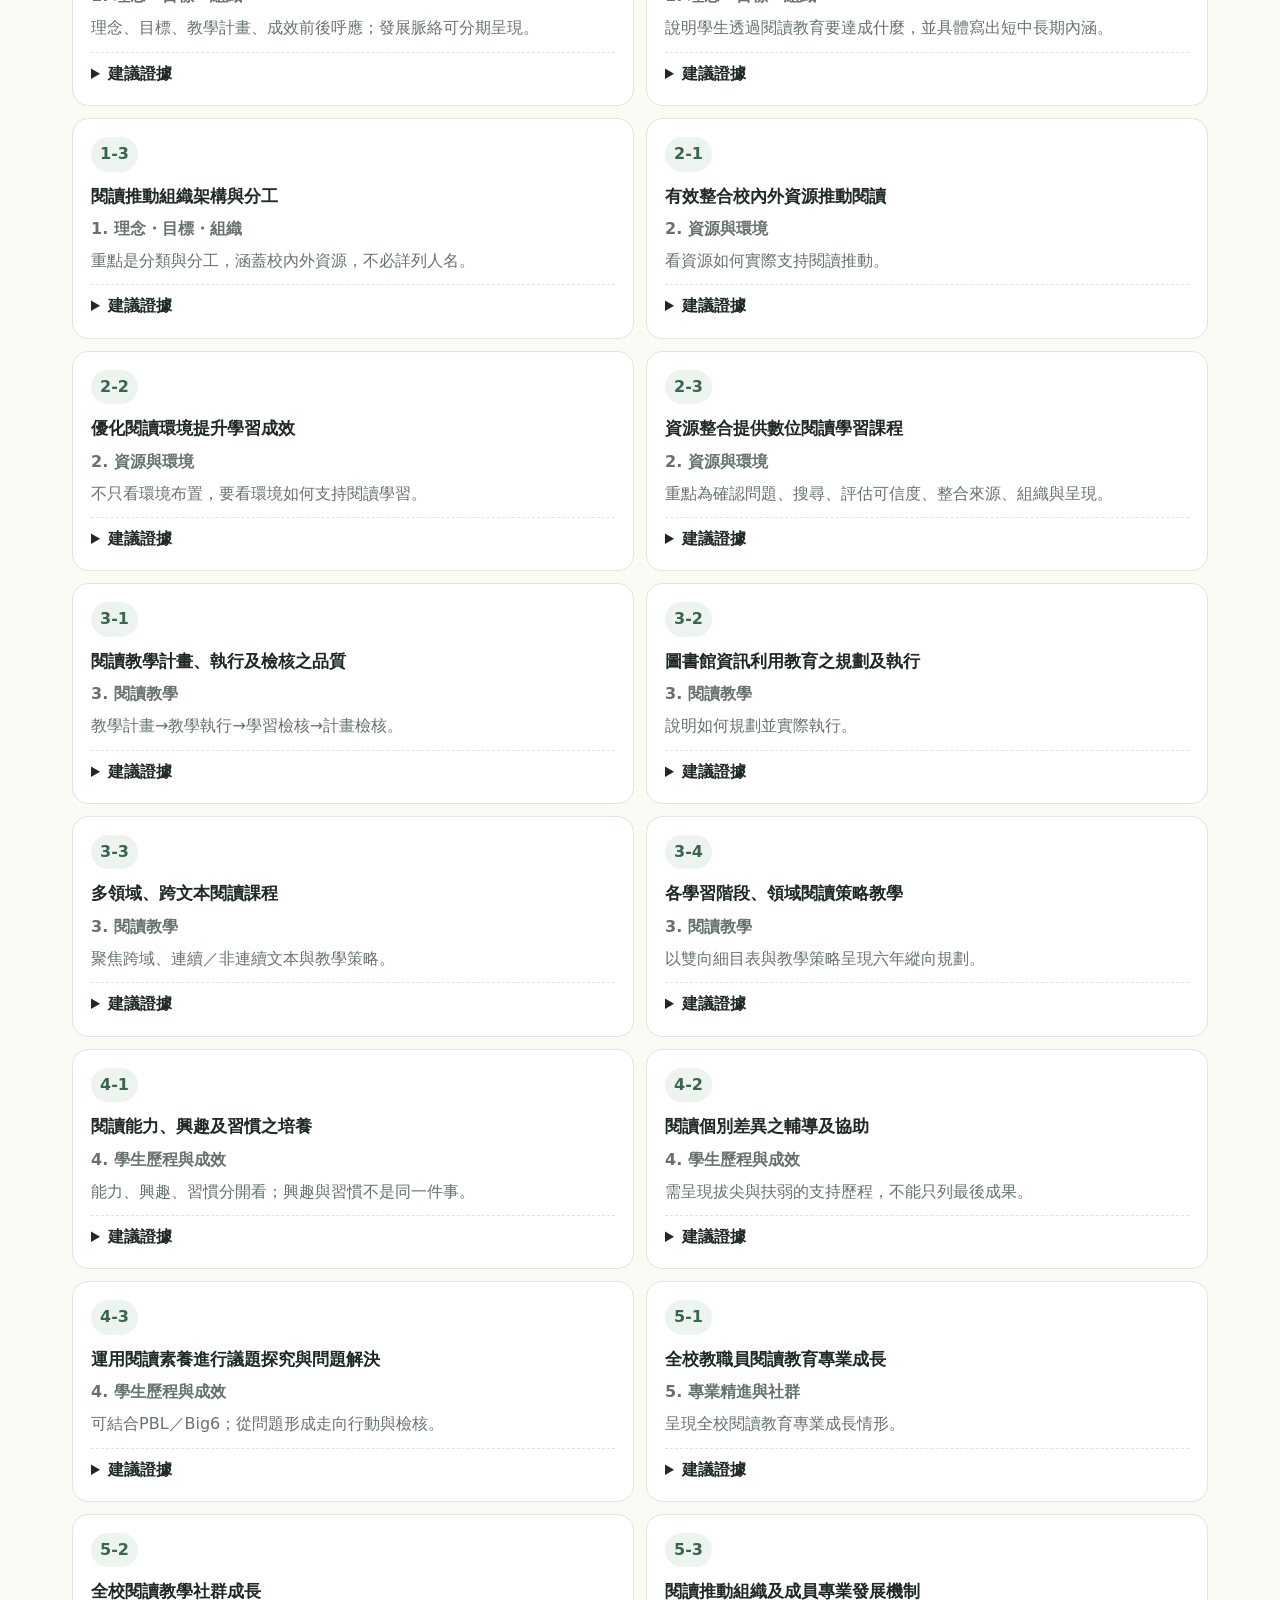
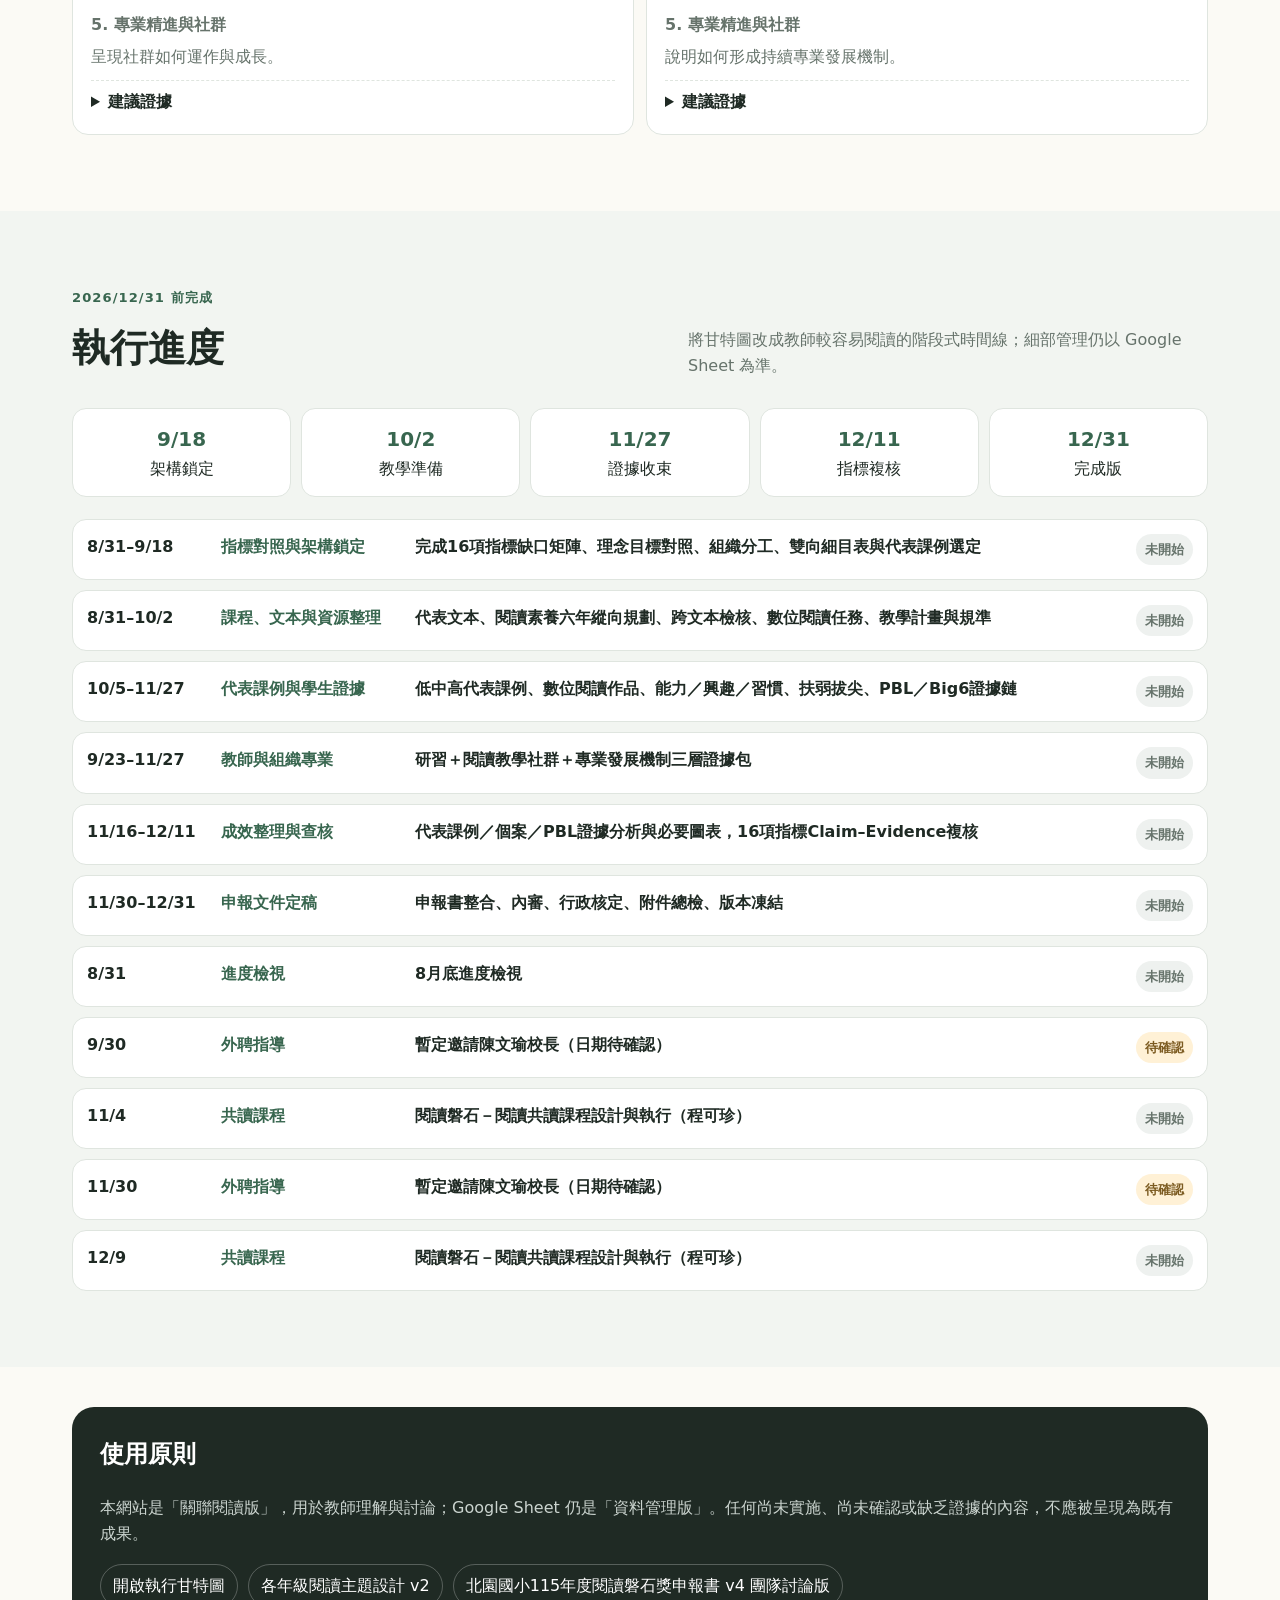
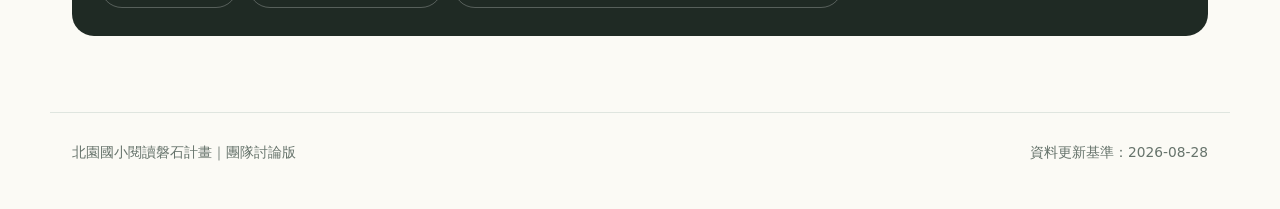
==== commit 294e3909: "Add gap analysis page: Beiyuan vs award-winning schools (Minhe, Longshan) Chart of evidence complete" ====
--- a/index.html
+++ b/index.html
@@ -22,6 +22,7 @@
         <a href="reading-programs/">他校閱讀方案</a>
         <a href="beiyuan-map/">北園知識結構圖</a>
         <a href="photos/">歷年課程照片</a>
+        <a href="gap-analysis/">得獎學校差異分析</a>
       </nav>
     </div>
   </header>
@@ -38,6 +39,7 @@
           <a class="button ghost" href="reading-programs/">他校閱讀方案知識圖（民和×龍山）</a>
           <a class="button ghost" href="beiyuan-map/">北園知識結構圖（課程總圖×申報書）</a>
           <a class="button ghost" href="photos/" target="_blank" rel="noopener">北園歷年課程照片（閱讀素養×策略）</a>
+          <a class="button ghost" href="gap-analysis/">北園與得獎學校差異分析（民和×龍山）</a>
           <a class="button ghost" href="#indicators">查看16項指標</a>
         </div>
       </div>
